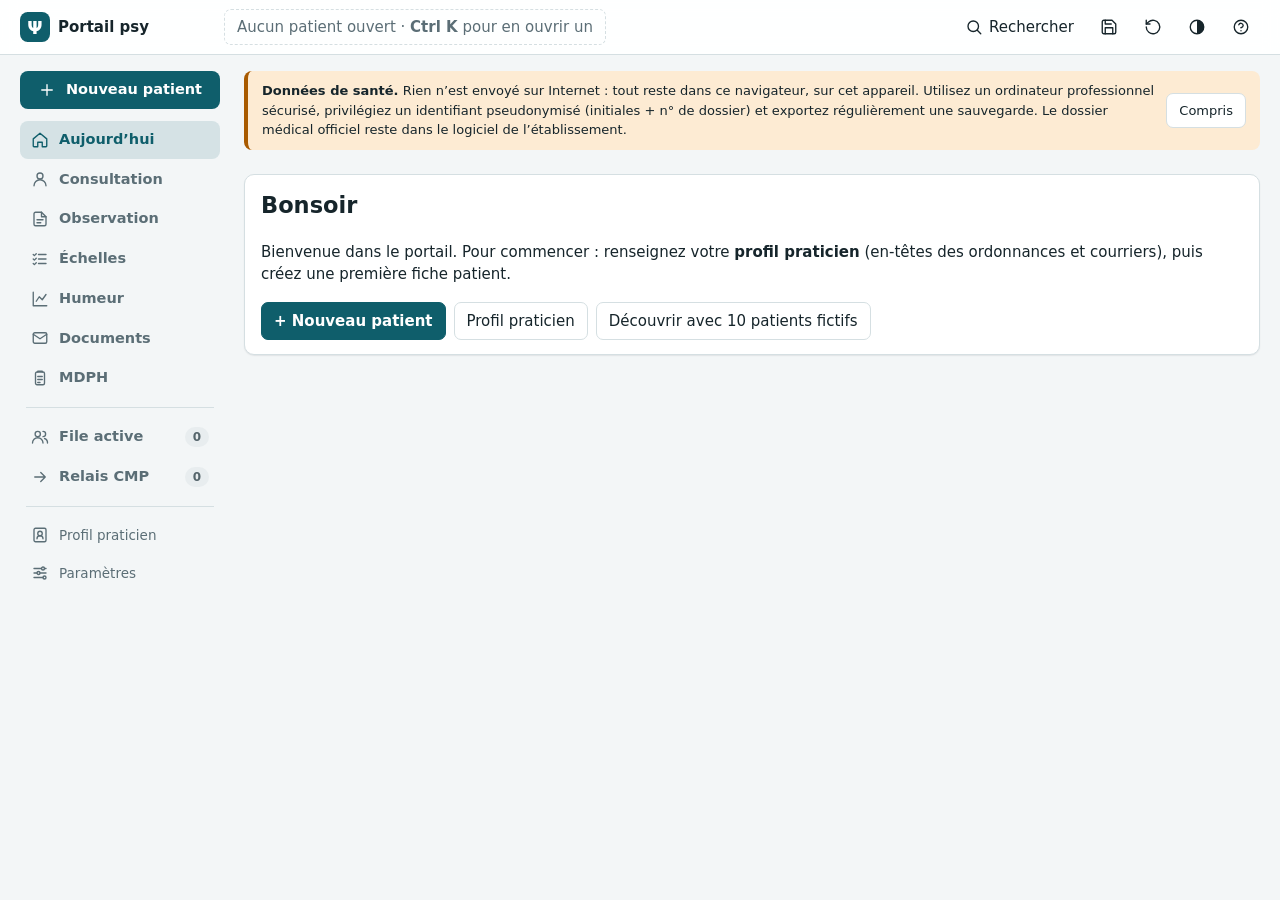
==== index.html @ 437d22e8 "Add files via upload" ====
<!DOCTYPE html>
<html lang="fr">
<head>
  <meta charset="utf-8">
  <meta name="viewport" content="width=device-width, initial-scale=1">
  <title>Portail de suivi psychiatrique</title>
  <link rel="stylesheet" href="css/style.css">
</head>

<body>
  <!-- ============================================================
       STRUCTURE DE LA PAGE
       Les textes affichés (libellés, avis) sont ici.
       Les réglages cliniques (calendriers, listes) sont dans js/config.js.
       ============================================================ -->

  <!-- Barre d'application : marque, patient courant, outils globaux -->
  <header class="barre-app">
    <button type="button" class="marque" onclick="changerOnglet('accueil')" title="Retour à l’accueil (Aujourd’hui) · données enregistrées uniquement dans ce navigateur">
      <span class="logo" aria-hidden="true">Ψ</span><span class="marque-texte">Portail psy</span>
    </button>
    <div class="bandeau-patient" id="bandeauPatient"></div>
    <div class="entete-outils">
      <button id="btnRechercheGlobale" class="outil" title="Rechercher un patient (Ctrl+K)"><span data-icone="recherche"></span><span class="libelle-outil">Rechercher</span><kbd>Ctrl K</kbd></button>
      <button id="btnSauvegardeChiffree" class="outil" title="Sauvegarde complète de toutes les données, chiffrée par mot de passe"><span data-icone="sauver"></span><span class="libelle-outil">Sauvegarder</span></button>
      <button id="btnRestaurer" class="outil" title="Restaurer une sauvegarde chiffrée (.portail)"><span data-icone="restaurer"></span><span class="libelle-outil">Restaurer</span></button>
      <button id="btnTheme" class="outil" title="Thème : automatique, clair ou sombre"><span data-icone="theme"></span></button>
      <button id="btnAide" class="outil" title="Aide et raccourcis clavier (?)"><span data-icone="aide"></span></button>
    </div>
  </header>

  <main>
    <!-- Rappel de sauvegarde (js/sauvegarde.js) -->
    <div class="notice" id="rappelSauvegarde" hidden></div>

    <!-- Avis de confidentialité (masquable, mémorisé dans le navigateur) -->
    <div class="notice" id="avis">
      <div>
        <b>Données de santé.</b> Rien n’est envoyé sur Internet : tout reste dans ce navigateur,
        sur cet appareil. Utilisez un ordinateur professionnel sécurisé, privilégiez un
        identifiant pseudonymisé (initiales + n° de dossier) et exportez régulièrement une
        sauvegarde. Le dossier médical officiel reste dans le logiciel de l’établissement.
      </div>
      <button id="btnAvisCompris">Compris</button>
    </div>

    <!-- Navigation (colonne latérale sur grand écran, barre défilante sur petit écran) -->
    <nav class="tabs" role="tablist" aria-label="Navigation">
      <button type="button" class="main nouveau-patient" id="btnNouveauGlobal"><span data-icone="plus"></span><span class="libelle-onglet">Nouveau patient</span></button>
      <button role="tab" id="ongletAccueil" aria-selected="false"><span data-icone="accueil"></span><span class="libelle-onglet">Aujourd’hui</span><span class="n" id="nbAccueil"></span></button>
      <button role="tab" id="ongletConsultation" aria-selected="false"><span data-icone="consultation"></span><span class="libelle-onglet">Consultation</span></button>
      <button role="tab" id="ongletObservation" aria-selected="false"><span data-icone="note"></span><span class="libelle-onglet">Observation</span></button>
      <button role="tab" id="ongletEchelles" aria-selected="false"><span data-icone="echelle"></span><span class="libelle-onglet">Échelles</span></button>
      <button role="tab" id="ongletHumeur" aria-selected="false"><span data-icone="courbe"></span><span class="libelle-onglet">Humeur</span></button>
      <button role="tab" id="ongletDocuments" aria-selected="false"><span data-icone="document"></span><span class="libelle-onglet">Documents</span></button>
      <button role="tab" id="ongletMdph" aria-selected="false"><span data-icone="mdph"></span><span class="libelle-onglet">MDPH</span></button>
      <span class="tabs-separateur" aria-hidden="true"></span>
      <button role="tab" id="ongletActive" aria-selected="true"><span data-icone="liste"></span><span class="libelle-onglet">File active</span><span class="n" id="nbActive"></span></button>
      <button role="tab" id="ongletRelais" aria-selected="false"><span data-icone="relais"></span><span class="libelle-onglet">Relais CMP</span><span class="n" id="nbRelais"></span></button>
      <span class="tabs-separateur" aria-hidden="true"></span>
      <button type="button" class="tabs-reglage" id="btnPraticien"><span data-icone="praticien"></span><span class="libelle-onglet">Profil praticien</span></button>
      <button type="button" class="tabs-reglage" id="btnParametres"><span data-icone="reglages"></span><span class="libelle-onglet">Paramètres</span></button>
    </nav>

    <!-- ===== Vues « file active » et « relais CMP » (tableau des patients) ===== -->
    <section id="vuePatients">

    <!-- Compteurs (remplis par js/interface.js) -->
    <div class="stats" id="statistiques"></div>

    <!-- Barre d'outils : recherche, filtres, vues, import/export -->
    <div class="bar">
      <input type="search" id="recherche" placeholder="Rechercher (nom, diagnostic, synthèse…)" aria-label="Rechercher">
      <select id="filtrePriorite" class="relais-seul" aria-label="Filtrer par priorité"></select>
      <select id="filtreStatut" class="relais-seul" aria-label="Filtrer par statut du relais"></select>
      <select id="filtreBilans" aria-label="Filtrer les bilans">
        <option value="">Bilans : tous</option>
        <option value="1">Bilans en retard</option>
      </select>
      <select id="vue" aria-label="Affichage"></select>

      <button class="main" id="btnNouveau">+ Nouveau patient</button>
      <details class="menu-plus">
        <summary>Plus</summary>
        <div class="menu-plus-liste">
          <button id="btnImprimer">Imprimer la liste</button>
          <button id="btnCsv">Export tableur (CSV)</button>
          <button id="btnJson">Sauvegarde JSON (non chiffrée)</button>
          <button id="btnImporter">Importer une sauvegarde JSON</button>
          <button id="btnDemo" onclick="chargerDemo()">Charger les patients fictifs (démonstration)</button>
          <button id="btnRetirerDemo" onclick="retirerDemo()">Retirer les patients fictifs</button>
        </div>
      </details>
      <input type="file" id="fichierImport" accept=".json" hidden>
    </div>

    <!-- Tableau principal (l'en-tête change selon la vue choisie) -->
    <div class="wrap">
      <table>
        <thead id="enteteTableau"></thead>
        <tbody id="lignesTableau"></tbody>
      </table>
      <div class="empty" id="messageVide" hidden>
        Aucun patient. Cliquez sur « Nouveau patient » pour commencer.
      </div>
    </div>

    <details class="src">
      <summary>Référentiels de surveillance utilisés (à vérifier avant usage)</summary>
      <p>
        Lithium : lithémie à J5, J10, 1 mois, 3 mois puis tous les 6 mois ; bilan (créatinine/DFG,
        ionogramme-calcémie, TSH, NFS) à J15, 3 mois puis tous les 6 mois.
        Valproate / carbamazépine : NFS + bilan hépatique mensuels 6 mois, trimestriels 1 an, puis
        tous les 6 mois. Agomélatine : transaminases à 3, 6, 12 et 24 semaines (RCP/ANSM), séquence
        à renouveler après augmentation de dose. Antipsychotiques : bilan trimestriel 1 an,
        semestriel 1 an, puis annuel. Clozapine : PNN hebdomadaire 18 semaines, mensuel jusqu’à
        1 an, puis allégé selon l’actualisation ANSM 2026.
      </p>
      <p>
        Sources : La Revue du Praticien (bilans biologiques en psychiatrie), RCP et communications
        ANSM (Valdoxan, Léponex, lithium). Les délais sont des repères calculés à partir des dates
        saisies : ils ne remplacent ni le RCP en vigueur ni le protocole de votre service. Les
        éléments marqués « indicatif » ne figurent pas dans ces sources. Adaptation au sexe : β-hCG chez la femme en âge de procréer, prolactinémie chez la femme de moins de 25 ans, programme de prévention de la grossesse (femme) ou réévaluation annuelle par un spécialiste (homme) pour le valproate (ANSM / PRAC). Traitements anciens : la case « traitement ancien / suivi repris » dispense des bilans initiaux et fait repartir le suivi à la date de reprise.
      </p>
    </details>
    </section>

    <!-- ===== Première observation clinique (js/observation.js) ===== -->
    <section id="vueObservation" hidden></section>

    <!-- ===== Courbe de l'humeur (js/humeur.js) ===== -->
    <section id="vueHumeur" hidden></section>

    <!-- ===== Échelles (js/echelles.js) ===== -->
    <section id="vueEchelles" hidden></section>

    <!-- ===== Certificat médical MDPH (js/mdph.js) ===== -->
    <section id="vueMdph" hidden></section>

    <!-- ===== Aujourd'hui : tableau de bord (js/accueil.js) ===== -->
    <section id="vueAccueil" hidden></section>

    <!-- ===== Consultation (js/consultation.js) ===== -->
    <section id="vueConsultation" hidden></section>

    <!-- ===== Documents : courriers, plan de sécurité, certificats de soins sans consentement (js/documents.js) ===== -->
    <section id="vueDocuments" hidden></section>
  </main>

  <!-- Listes de suggestions (remplies à partir de js/config.js) -->
  <datalist id="listeMolecules"></datalist>
  <datalist id="listeCim"></datalist>
  <datalist id="listeCmp"></datalist>

  <!-- ============================================================
       FENÊTRE « FICHE PATIENT »
       Pour les champs ci-dessous, l'attribut id = nom de la propriété
       enregistrée dans les données (nom, prenom, ddn, dossier, dp, ds…).
       ============================================================ -->
  <dialog id="fenetrePatient">
    <form id="formPatient" method="dialog">
      <h2 id="titreFiche">Patient</h2>

      <div class="g">
        <div><label for="nom">Nom</label><input id="nom" required></div>
        <div><label for="prenom">Prénom</label><input id="prenom"></div>
        <div><label for="ddn">Date de naissance</label><input id="ddn" type="date"></div>
        <div>
          <label for="sexe">Sexe (adapte les bilans)</label>
          <select id="sexe">
            <option value="">Non renseigné</option>
            <option value="F">Femme</option>
            <option value="M">Homme</option>
          </select>
        </div>
        <div><label for="dossier">N° de dossier / identifiant</label><input id="dossier"></div>
        <div class="chk">
          <input type="checkbox" id="ald">
          <label for="ald"><b>Patient en ALD</b> (affection de longue durée)</label>
        </div>
        <div id="sectionAld">
          <label for="aldTexte">ALD : numéro / intitulé (facultatif)</label>
          <input id="aldTexte" placeholder="ex. ALD 23, affections psychiatriques de longue durée">
        </div>

        <div class="full">
          <label for="allergies">Allergies, contre-indications, intolérances médicamenteuses</label>
          <input id="allergies" placeholder="ex. allergie à la pénicilline ; syndrome malin des neuroleptiques en 2019 ; QT long">
        </div>
        <div class="full">
          <label for="dp">Diagnostic principal</label>
          <input id="dp" list="listeCim" placeholder="ex. Trouble bipolaire de type I, épisode actuel en rémission">
        </div>
        <div class="full">
          <label for="ds">Diagnostics secondaires / comorbidités</label>
          <input id="ds" placeholder="ex. Trouble lié à l’usage du cannabis ; TDAH">
        </div>
        <div class="full">
          <label for="dsAjout">Ajouter un diagnostic CIM-10 aux secondaires</label>
          <input id="dsAjout" list="listeCim" placeholder="Taper un code ou un mot (ex. F12, TDAH) puis Entrée">
        </div>

        <div class="full">
          <label for="synthese">Synthèse clinique</label>
          <textarea id="synthese" placeholder="Histoire en 3-5 lignes, évolution, points d’attention, ce que le CMP doit savoir"></textarea>
        </div>

        <div class="full chk">
          <input type="checkbox" id="vigilance">
          <label for="vigilance">Point de vigilance (risque suicidaire, hétéroagressivité, fugue, soins sans consentement, mesure de protection…)</label>
        </div>
        <div class="full"><label for="vigtxt">Précision sur la vigilance</label><input id="vigtxt"></div>

        <div><label for="rythme">Rythme de suivi actuel</label><select id="rythme"></select></div>
        <div><label for="prochain">Dernière / prochaine consultation</label><input id="prochain" type="date"></div>
        <div><label for="tel">Médecin traitant / contact</label><input id="tel"></div>

        <!-- Lignes de traitement + surveillance (générées par js/interface.js) -->
        <div class="full">
          <label>Traitements et surveillance biologique</label>
          <div id="zoneTraitements"></div>
        </div>

        <div class="full">
          <label>Échelles cotées</label>
          <div id="zoneScoresFiche" class="sec"></div>
        </div>

        <div class="full">
          <label for="notes">Notes (remarques, éléments de passation)</label>
          <textarea id="notes" style="min-height:60px"></textarea>
        </div>

        <!-- Relais vers un CMP : facultatif, les champs ne s'affichent que si la case est cochée -->
        <div class="full chk">
          <input type="checkbox" id="aRelayer">
          <label for="aRelayer"><b>Patient à relayer vers un CMP</b> (départ, réorientation…)</label>
        </div>
        <div class="full" id="sectionRelais">
          <div class="g">
            <div><label for="priorite">Priorité de relais</label><select id="priorite"></select></div>
            <div><label for="statut">Statut du relais</label><select id="statut"></select></div>
            <div><label for="cmp">CMP / référent receveur</label><input id="cmp" list="listeCmp"></div>
          </div>
        </div>
      </div>

      <div class="act">
        <button type="button" class="danger" id="btnSupprimer">Supprimer</button>
        <details class="menu-plus menu-fiche">
          <summary title="Enregistrer la fiche puis ouvrir un module sur ce patient">Ouvrir…</summary>
          <div class="menu-plus-liste">
            <button type="button" id="btnFicheConsultation">Consultation</button>
            <button type="button" id="btnFicheObservation">Observation / note de suivi</button>
            <button type="button" id="btnFicheEchelles">Échelles</button>
            <button type="button" id="btnFicheHumeur">Courbe de l’humeur</button>
            <button type="button" id="btnFicheMdph">Certificat MDPH</button>
            <button type="button" id="btnOrdonnance">Ordonnance de bilans…</button>
          </div>
        </details>
        <span class="sp"></span>
        <button type="button" id="btnAnnuler">Annuler</button>
        <button class="main" type="submit">Enregistrer</button>
      </div>
    </form>
  </dialog>

  <!-- Fenêtre « Paramètres » : modifier les listes sans toucher au code -->
  <dialog id="fenetreParametres">
    <form id="formParametres" method="dialog">
      <h2>Paramètres</h2>
      <div class="g">
        <div class="full">
          <label for="paramStatuts">Statuts du relais (un par ligne ; les deux derniers comptent comme « relais clos »)</label>
          <textarea id="paramStatuts"></textarea>
        </div>
        <div class="full">
          <label for="paramRythmes">Rythmes de suivi (un par ligne)</label>
          <textarea id="paramRythmes"></textarea>
        </div>
      </div>
      <div class="act">
        <span class="sp"></span>
        <button type="button" id="btnParamAnnuler">Annuler</button>
        <button class="main" type="submit">Enregistrer</button>
      </div>
    </form>
  </dialog>

  <!-- Profil du prescripteur (enregistré dans ce navigateur, utilisé en en-tête des ordonnances) -->
  <dialog id="fenetrePraticien">
    <form id="formPraticien" method="dialog">
      <h2>Profil du prescripteur</h2>
      <div class="info-cps">
        <b>Identification par CPS / e-CPS : non disponible dans cette version.</b>
        Cette application fonctionne en local, sans serveur ni connexion Internet. Or Pro Santé Connect
        (le service d’authentification CPS / e-CPS de l’ANS) impose un service web déclaré auprès de l’ANS,
        avec identifiants confidentiels et adresse de redirection sécurisée. Ces informations sont donc
        saisies à la main, et toute ordonnance imprimée doit être <b>datée et signée</b> par le prescripteur.
      </div>
      <div class="g">
        <div><label for="prat_titre">Titre</label><input id="prat_titre" placeholder="Dr"></div>
        <div><label for="prat_prenom">Prénom</label><input id="prat_prenom"></div>
        <div><label for="prat_nom">Nom</label><input id="prat_nom"></div>
        <div><label for="prat_specialite">Spécialité</label><input id="prat_specialite"></div>
        <div><label for="prat_rpps">N° RPPS (11 chiffres)</label><input id="prat_rpps" inputmode="numeric"></div>
        <div><label for="prat_ville">Ville (« Fait à … »)</label><input id="prat_ville"></div>
        <div class="full"><label for="prat_etablissement">Établissement / service</label><input id="prat_etablissement"></div>
        <div class="full"><label for="prat_adresse">Adresse</label><input id="prat_adresse"></div>
        <div><label for="prat_telephone">Téléphone</label><input id="prat_telephone"></div>
      </div>
      <div class="act">
        <span class="sp"></span>
        <button type="button" id="btnPraticienAnnuler">Annuler</button>
        <button class="main" type="submit">Enregistrer</button>
      </div>
    </form>
  </dialog>

  <!-- Ordonnance de bilans -->
  <dialog id="fenetreOrdonnance">
    <div style="padding:18px 20px">
      <h2 style="margin:0 0 10px;font-size:18px">Ordonnance de bilans</h2>
      <div class="ordo-alerte" id="ordoAlertePraticien">
        Profil du prescripteur incomplet (nom et RPPS) : l’en-tête comportera des points à compléter à la main.
        <button type="button" id="btnOrdoPraticien">Renseigner le profil</button>
      </div>

      <div class="ordo-choix">
        <div>
          <label>Bilans à prescrire (pré-cochés : en retard ou à échéance proche)</label>
          <div id="ordoBilans"></div>
        </div>
        <div>
          <label>Examens correspondants (décochables un par un, adaptés au sexe et à l’âge)</label>
          <div id="ordoExamens"></div>
        </div>
        <div class="full-ligne" style="grid-column:1/-1">
          <label for="ordoLibre">Examens supplémentaires (un par ligne : clozapinémie, ECG…)</label>
          <textarea id="ordoLibre" style="min-height:56px"></textarea>
        </div>
        <div>
          <label for="ordoLieu">Lieu du prélèvement</label>
          <select id="ordoLieu">
            <option value="au laboratoire">Au laboratoire</option>
            <option value="à domicile">À domicile</option>
          </select>
        </div>
        <div>
          <label for="ordoType">Type de bilan</label>
          <select id="ordoType">
            <option value="auto">Automatique (selon les examens)</option>
            <option value="sanguin">Sanguin</option>
            <option value="urinaire">Urinaire</option>
            <option value="sanguin et urinaire">Sanguin et urinaire</option>
          </select>
        </div>
        <div id="ordoAldZone" style="grid-column:1/-1">
          <label for="ordoAld">Patient en ALD : cette prescription est</label>
          <select id="ordoAld">
            <option value="rapport">En rapport avec l’ALD (prise en charge à 100 %)</option>
            <option value="sans">Sans rapport avec l’ALD</option>
          </select>
        </div>
        <div style="grid-column:1/-1">
          <label for="ordoRenseignements">Renseignements cliniques (facultatif ; limiter au nécessaire)</label>
          <input id="ordoRenseignements">
        </div>
      </div>

      <label style="margin-top:10px">Aperçu</label>
      <div class="apercu" id="ordoApercu"></div>

      <div class="act">
        <span class="sp"></span>
        <button type="button" id="btnOrdoFermer">Fermer</button>
        <button type="button" class="main" id="btnOrdoImprimer">Imprimer</button>
      </div>
    </div>
  </dialog>

  <!-- Aide et raccourcis -->
  <dialog id="fenetreAide">
    <div style="padding:20px 24px">
      <h2 style="margin:0 0 12px;font-size:19px">Aide et raccourcis</h2>
      <div class="aide-grille">
        <div><h3 class="h3">Clavier</h3>
          <table class="aide-touches"><tbody>
            <tr><td><kbd>Ctrl</kbd> <kbd>K</kbd></td><td>Rechercher un patient</td></tr>
            <tr><td><kbd>Alt</kbd> <kbd>1</kbd> … <kbd>9</kbd></td><td>Changer d’onglet</td></tr>
            <tr><td><kbd>Ctrl</kbd> <kbd>S</kbd></td><td>Enregistrer la note ou le document en cours</td></tr>
            <tr><td><kbd>?</kbd></td><td>Cette aide</td></tr>
            <tr><td><kbd>Échap</kbd></td><td>Fermer une fenêtre</td></tr>
          </tbody></table>
          <p class="sec">Échelles : un chiffre coche la réponse et passe à l’item suivant ; ↑ ↓ pour se déplacer.</p></div>
        <div><h3 class="h3">Déroulé type d’une consultation</h3>
          <ol class="aide-etapes">
            <li><b>Aujourd’hui</b> : patients du jour, bilans en retard, rappels.</li>
            <li><b>Ctrl K</b> : ouvrir le patient ; le bandeau en haut le garde pour tous les onglets.</li>
            <li><b>Consultation</b> : vue d’ensemble, puis « Note de suivi ».</li>
            <li><b>Reprendre l’examen précédent</b>, cocher ce qui change, <b>Ctrl S</b>.</li>
            <li><b>Documents</b> : ordonnance de renouvellement, courrier, certificat.</li>
          </ol></div>
      </div>
      <p class="sec"><b>Mes phrases types</b> (sous le texte d’observation et sous les documents) : cliquez dans un champ, puis sur
      une phrase pour l’insérer au curseur. Ajoutez vos propres formulations.</p>
      <p class="sec">Les notes en cours sont enregistrées automatiquement en brouillon : rien n’est perdu si l’onglet est fermé.
      Pensez à la sauvegarde chiffrée régulière (bouton en haut à droite).</p>
      <div class="act"><span class="sp"></span><button type="button" class="main" onclick="this.closest('dialog').close()">Fermer</button></div>
    </div>
  </dialog>

  <!-- Notifications -->
  <div id="toasts" class="toasts" aria-live="polite"></div>

  <!-- Zone d'impression de l'ordonnance (invisible à l'écran) -->
  <div id="zoneOrdonnance"></div>

  <!-- Ordre de chargement important : chaque fichier utilise les précédents. -->
  <script src="js/config.js"></script>
  <script src="js/outils.js"></script>
  <script src="js/stockage.js"></script>
  <script src="js/surveillance.js"></script>
  <script src="js/ordonnance.js"></script>
  <script src="js/humeur.js"></script>
  <script src="js/intitules.js"></script>
  <script src="js/echelles.js"></script>
  <script src="js/lib/pdf-lib.min.js"></script>
  <script src="js/cerfa15695.js"></script>
  <script src="js/mdph.js"></script>
  <script src="js/observation.js"></script>
  <script src="js/documents.js"></script>
  <script src="js/consultation.js"></script>
  <script src="js/accueil.js"></script>
  <script src="js/demo.js"></script>
  <script src="js/sauvegarde.js"></script>
  <script src="js/interface.js"></script>
  <script src="js/raccourcis.js"></script>
  <script src="js/apparence.js"></script>
  <script src="js/phrases.js"></script>
</body>
</html>
---- css/style.css ----
/* =====================================================================
   STYLE.CSS — apparence de l'application
   Les couleurs sont regroupées en variables au début : modifiez-les ici
   pour changer toute l'apparence (thème clair + thème sombre automatique).
   ===================================================================== */

/* ---------- Couleurs (thème clair) ---------- */
:root {
  --bg: #f3f6f7;          /* fond de page */
  --surf: #ffffff;        /* cartes, champs */
  --ink: #16252b;         /* texte principal */
  --mute: #5b6e76;        /* texte secondaire */
  --line: #d5dfe2;        /* bordures */
  --pri: #0f5e6b;         /* couleur d'accent (boutons principaux) */
  --priink: #ffffff;      /* texte sur l'accent */

  /* Priorités / alertes : p1 = rouge (urgent), p2 = orange, p3 = bleu, p4 = gris.
     Suffixe « b » = fond clair associé. */
  --p1: #b3261e;  --p1b: #fbe4e2;
  --p2: #a85a00;  --p2b: #fdebd3;
  --p3: #1d5fa8;  --p3b: #dfeaf8;
  --p4: #55656b;  --p4b: #e8edef;
}

/* ---------- Couleurs (thème sombre, selon le réglage du système) ---------- */
@media (prefers-color-scheme: dark) {
  :root:not([data-theme="light"]) {
    --bg: #101a1e;  --surf: #18262b;  --ink: #e6eef0;  --mute: #95a9b0;
    --line: #2c3f46;  --pri: #4fb3c3;  --priink: #06232a;
    --p1: #ff9c94;  --p1b: #4a1f1c;
    --p2: #f5b866;  --p2b: #46300f;
    --p3: #8fbdf0;  --p3b: #17304d;
    --p4: #b3c1c6;  --p4b: #26353b;
  }
}
/* Thème sombre choisi explicitement (bouton de thème) */
:root[data-theme="dark"] {
    --bg: #101a1e;  --surf: #18262b;  --ink: #e6eef0;  --mute: #95a9b0;
    --line: #2c3f46;  --pri: #4fb3c3;  --priink: #06232a;
    --p1: #ff9c94;  --p1b: #4a1f1c;
    --p2: #f5b866;  --p2b: #46300f;
    --p3: #8fbdf0;  --p3b: #17304d;
    --p4: #b3c1c6;  --p4b: #26353b;
  }


/* ---------- Base ---------- */
* { box-sizing: border-box; }

/* L'attribut « hidden » doit toujours masquer l'élément, même si une règle plus bas
   lui donne un display (flex, grid…). Sans cette ligne, l'avis « Compris » ne se masquait pas. */
[hidden] { display: none !important; }

body {
  margin: 0;
  background: var(--bg);
  color: var(--ink);
  font: 15px/1.45 "Segoe UI", system-ui, -apple-system, sans-serif;
}

header { padding: 18px 20px 8px; max-width: 1280px; margin: auto; }
h1     { font-size: 22px; margin: 0 0 2px; font-weight: 650; }
.sub   { color: var(--mute); font-size: 13px; }
main   { max-width: 1280px; margin: auto; padding: 0 20px 40px; }

/* ---------- Avis de confidentialité ---------- */
.notice {
  background: var(--p2b);
  border-left: 4px solid var(--p2);
  padding: 10px 14px;
  margin: 10px 0;
  border-radius: 4px;
  font-size: 13px;
  display: flex;
  gap: 12px;
  align-items: flex-start;
}
.notice button { margin-left: auto; white-space: nowrap; }

/* ---------- Onglets : file active / relais CMP ---------- */
.tabs {
  display: flex;
  gap: 4px;
  margin: 14px 0 0;
  border-bottom: 2px solid var(--line);
}
.tabs button {
  border: 0;
  border-bottom: 3px solid transparent;
  border-radius: 6px 6px 0 0;
  background: transparent;
  padding: 9px 18px;
  font-weight: 600;
  color: var(--mute);
  margin-bottom: -2px;
}
.tabs button[aria-selected=true] { color: var(--pri); border-bottom-color: var(--pri); background: var(--surf); }
.tabs .n {
  background: var(--p4b);
  color: var(--p4);
  border-radius: 99px;
  padding: 1px 8px;
  font-size: 12px;
  margin-left: 6px;
}

/* ---------- Compteurs ---------- */
.stats { display: flex; gap: 10px; flex-wrap: wrap; margin: 12px 0; }
.stat {
  background: var(--surf);
  border: 1px solid var(--line);
  border-radius: 6px;
  padding: 8px 14px;
  min-width: 110px;
}
.stat b    { display: block; font-size: 22px; line-height: 1.1; }
.stat span { font-size: 12px; color: var(--mute); }

/* ---------- Champs et boutons ---------- */
input, select, textarea, button { font: inherit; color: inherit; }

input, select, textarea {
  background: var(--surf);
  border: 1px solid var(--line);
  border-radius: 5px;
  padding: 7px 9px;
  width: 100%;
}
textarea { min-height: 90px; resize: vertical; }

button {
  background: var(--surf);
  border: 1px solid var(--line);
  border-radius: 5px;
  padding: 7px 12px;
  cursor: pointer;
}
button:hover       { border-color: var(--pri); }
button.main        { background: var(--pri); color: var(--priink); border-color: var(--pri); font-weight: 600; }
button.danger      { color: var(--p1); }
:focus-visible     { outline: 3px solid var(--pri); outline-offset: 1px; }

/* ---------- Barre d'outils ---------- */
.bar { display: flex; gap: 8px; flex-wrap: wrap; align-items: center; margin: 10px 0; }
.bar input[type=search] { flex: 1 1 220px; width: auto; }
.bar select             { width: auto; }

/* ---------- Tableau ---------- */
.wrap {
  overflow-x: auto;
  background: var(--surf);
  border: 1px solid var(--line);
  border-radius: 6px;
}
table { border-collapse: collapse; width: 100%; min-width: 1050px; }
th, td {
  text-align: left;
  padding: 9px 12px;
  border-bottom: 1px solid var(--line);
  vertical-align: top;
}
th {
  font-size: 12.5px;
  color: var(--mute);
  font-weight: 600;
  background: var(--bg);
  cursor: pointer;
  user-select: none;
  white-space: nowrap;
}
tbody tr       { cursor: pointer; }
tbody tr:hover { background: var(--bg); }
td.syn         { max-width: 340px; color: var(--mute); font-size: 13.5px; }
.empty         { padding: 40px; text-align: center; color: var(--mute); }

/* Ligne de titre dans la « Vue par CMP » */
.grp td {
  background: var(--bg);
  font-weight: 650;
  border-top: 2px solid var(--pri);
  cursor: default;
}

/* ---------- Pastilles de priorité (t1 = urgent … t4 = faible) ---------- */
.tag {
  display: inline-block;
  padding: 2px 9px;
  border-radius: 99px;
  font-size: 12.5px;
  font-weight: 600;
  white-space: nowrap;
}
.t1 { background: var(--p1b); color: var(--p1); }
.t2 { background: var(--p2b); color: var(--p2); }
.t3 { background: var(--p3b); color: var(--p3); }
.t4 { background: var(--p4b); color: var(--p4); }

/* ---------- Petits textes ---------- */
.st            { font-size: 13px; }
.st.clos       { color: #1d7a46; font-weight: 600; }   /* relais effectué */
.sec           { color: var(--mute); font-size: 13px; }
.vig           { color: var(--p1); font-weight: 700; font-size: 12.5px; }
.texte-retard  { color: var(--p1); font-weight: 700; font-size: 12.5px; }
.texte-bientot { color: var(--p2); font-weight: 700; font-size: 12.5px; }

/* ---------- Fenêtres (fiche patient, paramètres) ---------- */
dialog {
  border: 1px solid var(--line);
  border-radius: 8px;
  background: var(--surf);
  color: var(--ink);
  width: min(900px, 96vw);
  padding: 0;
  max-height: 94vh;
}
dialog::backdrop { background: rgba(0, 0, 0, .45); }
form             { padding: 18px 20px; }
form h2          { margin: 0 0 12px; font-size: 18px; }

/* Grille des champs du formulaire ; .full = ligne entière */
.g       { display: grid; grid-template-columns: repeat(auto-fit, minmax(200px, 1fr)); gap: 10px 14px; }
.g .full { grid-column: 1 / -1; }
label    { font-size: 12.5px; color: var(--mute); display: block; margin-bottom: 3px; }

.chk       { display: flex; gap: 8px; align-items: center; }
.chk input { width: auto; }
.chk label { margin: 0; color: var(--ink); font-size: 14px; }

.act     { display: flex; gap: 8px; margin-top: 16px; align-items: center; }
.act .sp { flex: 1; }

/* ---------- Traitements et surveillance (dans la fiche patient) ---------- */
.tg  { margin: 8px 0 14px; }                       /* un groupe : fond / symptomatique */
.tgh { display: flex; justify-content: space-between; align-items: center; margin-bottom: 6px; }
.tc  {                                              /* une ligne de traitement */
  border: 1px solid var(--line);
  border-radius: 6px;
  padding: 10px 12px;
  margin-bottom: 8px;
  background: var(--bg);
}
.mon { margin-top: 8px; border-top: 1px dashed var(--line); padding-top: 6px; }
.mr  {                                              /* une ligne de bilan */
  display: grid;
  grid-template-columns: minmax(180px, 1fr) 150px minmax(170px, auto) auto;
  gap: 8px;
  align-items: center;
  padding: 4px 0;
  font-size: 13px;
}
.mr small { color: var(--mute); display: block; }
.mr input { padding: 5px 7px; }

/* Pastilles d'état d'un bilan */
.badge          { font-size: 12.5px; font-weight: 600; padding: 2px 8px; border-radius: 99px; }
.badge.retard   { background: var(--p1b); color: var(--p1); }
.badge.bientot  { background: var(--p2b); color: var(--p2); }
.badge.ok,
.badge.termine  { background: var(--p3b); color: var(--p3); }

/* ---------- Encadré des référentiels ---------- */
.src         { margin-top: 14px; font-size: 13px; color: var(--mute); }
.src summary { cursor: pointer; }

/* ---------- Petits écrans ---------- */
@media (max-width: 700px) {
  .mr { grid-template-columns: 1fr 1fr; }
}

/* ---------- Impression : masque les boutons et élargit le tableau ---------- */
@media print {
  body { background: #fff; color: #000; }
  .notice, .bar, .stats, .act, button { display: none !important; }
  .wrap { border: 0; overflow: visible; }
  table { min-width: 0; font-size: 11px; }
  td.syn { max-width: none; }
}

/* ---------- Ordonnance de bilans (fenêtre, aperçu et impression) ---------- */
.ordo-choix { display: grid; grid-template-columns: 1fr 1fr; gap: 14px 18px; }
@media (max-width: 800px) { .ordo-choix { grid-template-columns: 1fr; } }
.ordo-groupe { margin-bottom: 8px; }
.ligne-case { display: flex; gap: 8px; align-items: center; margin: 3px 0; color: var(--ink); font-size: 13.5px; }
.ligne-case input { width: auto; }
.ordo-alerte {
  background: var(--p2b); border-left: 4px solid var(--p2); padding: 8px 12px;
  border-radius: 4px; font-size: 13px; margin-bottom: 10px;
}
.info-cps {
  background: var(--p3b); border-left: 4px solid var(--p3); padding: 8px 12px;
  border-radius: 4px; font-size: 13px; margin-bottom: 12px;
}
.apercu { background: #fff; color: #000; border: 1px solid var(--line); border-radius: 6px; padding: 18px; margin-top: 8px; }

/* Le document lui-même (même rendu à l'écran et sur papier) */
.ordo { font-family: Georgia, "Times New Roman", serif; font-size: 14px; line-height: 1.5; color: #000; }
.ordo-entete { border-bottom: 1px solid #000; padding-bottom: 8px; margin-bottom: 14px; }
.ordo h2 { font-size: 17px; margin: 0 0 4px; text-align: center; }
.ordo-date { text-align: right; margin: 0 0 12px; }
.ordo-examens { margin: 6px 0 10px 18px; padding: 0; }
.ordo-consignes { font-style: italic; }
.ordo-signature { margin-top: 26px; margin-left: 55%; border: 1px solid #000; height: 100px; padding: 6px 8px; font-size: 12px; }
/* Mention ALD (ordonnance bizone) */
.ordo-ald { border: 1px solid #000; padding: 5px 9px; margin: 8px 0 12px; }
.ordo .manquant { color: #888; }

/* Marges de la feuille imprimée (A4) */
@page { size: A4; margin: 22mm 20mm 20mm 20mm; }

/* Zone d'impression : invisible à l'écran, seule visible quand on imprime une ordonnance */
#zoneOrdonnance { display: none; }
@media print {
  body.impression-ordonnance > *:not(#zoneOrdonnance) { display: none !important; }
  body.impression-ordonnance #zoneOrdonnance { display: block; }
}

/* =====================================================================
   PORTAIL UNIFIÉ : observation, courbe de l'humeur, échelles, MDPH
   ===================================================================== */
.tabs { overflow-x: auto; scrollbar-width: thin; }
.tabs button { white-space: nowrap; }

.carte {
  background: var(--surf); border: 1px solid var(--line); border-radius: 8px;
  padding: 14px 16px; margin: 12px 0;
}
.h3 { font-size: 15.5px; margin: 0 0 8px; }
.sp { flex: 1; }
button:disabled { opacity: .5; cursor: not-allowed; }
button.on { background: var(--pri); color: var(--priink); border-color: var(--pri); }

/* Rubriques repliables / encadrées */
fieldset.rubrique { margin: 12px 0; }
fieldset.rubrique legend, details.rubrique summary { font-weight: 650; padding: 0 4px; cursor: pointer; }
details.rubrique > summary { list-style-position: outside; }
.cases { display: flex; flex-wrap: wrap; gap: 4px 16px; }

/* ---------- Courbe de l'humeur ---------- */
.defile { overflow-x: auto; max-width: 100%; }
svg.frise { display: block; min-width: 720px; width: 100%; height: auto; }
.groupe-boutons { display: inline-flex; gap: 4px; flex-wrap: wrap; }
.groupe-boutons button { padding: 5px 10px; }
.puces { display: flex; flex-wrap: wrap; gap: 6px; margin-top: 10px; font-size: 12.5px; }
.puce { border: 1px solid var(--line); border-radius: 99px; padding: 2px 10px; display: inline-flex; gap: 6px; align-items: center; }
.puce i, i.pastille { width: 10px; height: 10px; border-radius: 50%; display: inline-block; }
.hum-grille { display: grid; grid-template-columns: 1fr 1fr; gap: 0 14px; }
.hum-niveaux { display: grid; grid-template-columns: repeat(auto-fit, minmax(150px, 1fr)); gap: 6px; }
.hum-niveaux button { text-align: left; border-left-width: 8px; }
.hum-niveaux button.on { background: var(--surf); color: var(--ink); outline: 2px solid var(--pri); }

/* ---------- Échelles ---------- */
.ech-grille { display: grid; grid-template-columns: minmax(0, 1.6fr) minmax(260px, 1fr); gap: 0 14px; align-items: start; }
.ech-resultat { position: sticky; top: 8px; }
.ech-items { margin-top: 8px; display: grid; grid-template-columns: repeat(auto-fill, minmax(250px, 1fr)); gap: 2px 14px; }
.ech-ligne {
  display: flex; align-items: center; gap: 8px; padding: 3px 6px; border-radius: 5px;
  border: 1px solid transparent;
}
.ech-ligne:focus { outline: none; border-color: var(--pri); background: var(--bg); }
.ech-ligne.vide .ech-num { color: var(--p2); }
.ech-ligne.remplissage { opacity: .55; }
.ech-num { width: 26px; text-align: right; font-weight: 650; font-variant-numeric: tabular-nums; }
.ech-lib { flex: 1; font-size: 13px; }
.ech-choix { display: inline-flex; gap: 3px; margin-left: auto; }
.ech-choix button { width: 32px; padding: 4px 0; font-weight: 600; }
.ech-total b { font-size: 40px; line-height: 1; }
.ech-total span { color: var(--mute); font-size: 18px; }
.ech-jauge { height: 8px; background: var(--bg); border-radius: 99px; overflow: hidden; margin: 8px 0; }
.ech-jauge i { display: block; height: 100%; background: var(--p3); }
.ech-jauge i.bientot { background: var(--p2); }
.ech-jauge i.retard { background: var(--p1); }
table.ech-sous { min-width: 0; font-size: 13px; }
table.ech-sous td { padding: 4px 6px; }
#vueEchelles .act button.main:disabled { background: var(--line); border-color: var(--line); color: var(--mute); }

/* ---------- MDPH ---------- */
table.grille-mdph { min-width: 0; width: auto; }
table.grille-mdph td { padding: 3px 8px 3px 0; border: 0; font-size: 13.5px; }
table.grille-mdph select { width: auto; min-width: 260px; }

/* ---------- Observation ---------- */
.obs-grille { display: grid; grid-template-columns: minmax(0, 1.4fr) minmax(300px, 1fr); gap: 0 14px; align-items: start; }
.obs-sortie { position: sticky; top: 8px; }
#obsTexte { min-height: 60vh; font-family: ui-monospace, "Cascadia Mono", Consolas, monospace; font-size: 12.5px; line-height: 1.5; }
.obs-champ { display: grid; grid-template-columns: 170px 1fr; gap: 8px; align-items: start; }
.obs-lib { font-size: 12.5px; color: var(--mute); padding-top: 5px; }
.pastilles { display: flex; flex-wrap: wrap; gap: 5px; }
.pastille-choix { border-radius: 99px; padding: 4px 11px; font-size: 13px; }
.pastille-choix.normal { border-style: dashed; }
.pastille-choix.on { background: var(--pri); color: var(--priink); border-color: var(--pri); border-style: solid; }
.obs-hist { display: flex; justify-content: space-between; align-items: center; gap: 8px; padding: 4px 0; border-top: 1px solid var(--line); font-size: 13px; }

/* ---------- Documents imprimés (certificat, observation, courbe) ---------- */
.doc h3 { font-size: 14.5px; margin: 16px 0 6px; border-bottom: 1px solid #999; padding-bottom: 2px; }
.doc p { margin: 4px 0; }
.sec-doc { font-size: 12px; color: #444; text-align: center; margin-top: 0; }
table.tableau-doc { min-width: 0; width: auto; margin: 2px 0 8px; font-size: 13px; }
table.tableau-doc td { padding: 2px 14px 2px 0; border-bottom: 1px dotted #bbb; }

@media (max-width: 900px) {
  .ech-grille, .obs-grille, .hum-grille { grid-template-columns: 1fr; }
  .ech-resultat, .obs-sortie { position: static; }
  .obs-champ { grid-template-columns: 1fr; gap: 3px; }
  #obsTexte { min-height: 40vh; }
}

/* Impression : couleurs claires, quel que soit le thème de l'écran */
@media print {
  :root {
    --bg: #fff; --surf: #fff; --ink: #000; --mute: #555; --line: #ccc;
    --pri: #0f5e6b; --priink: #fff;
  }
  .tabs, .carte, form#obsForm, #mdphForm { display: none !important; }
  svg.frise { min-width: 0; }
}

#mdphForm, #obsForm { padding: 0; }
fieldset.rubrique { min-width: 0; }

/* ---------- Certificat MDPH (Cerfa 15695*01) ---------- */
.mdph-form { max-width: 980px; }
.mdph-titre { font-size: 16px; margin: 22px 0 8px; padding-bottom: 4px; border-bottom: 2px solid var(--pri); color: var(--pri); }
.mdph-titre:first-child { margin-top: 0; }
.mdph-sous { font-weight: 650; margin: 14px 0 6px; font-size: 14px; }
.mdph-note { font-size: 12.5px; color: var(--mute); margin: 4px 0 8px; font-style: italic; }
.mdph-ligne { margin: 8px 0; }
.mdph-ligne > label { font-size: 13px; color: var(--ink); margin-bottom: 4px; }
.retrait { margin-left: 26px; border-left: 3px solid var(--line); padding-left: 10px; }
.mdph-case { display: flex; gap: 8px; align-items: center; font-size: 14px; color: var(--ink); margin: 5px 0; cursor: pointer; }
.mdph-case input { width: auto; margin: 0; }
.mdph-case.bascule { color: var(--pri); font-weight: 600; }
.segments { display: inline-flex; flex-wrap: wrap; gap: 0; border: 1px solid var(--line); border-radius: 7px; overflow: hidden; }
.segments button { border: 0; border-right: 1px solid var(--line); border-radius: 0; padding: 7px 14px; background: var(--surf); }
.segments button:last-child { border-right: 0; }
.segments button.on { background: var(--pri); color: var(--priink); }
.segments.abcd button { width: 50px; padding: 7px 0; font-weight: 700; }
.mdph-abcd { display: flex; align-items: center; justify-content: space-between; gap: 12px; padding: 5px 0; border-bottom: 1px dashed var(--line); font-size: 14px; }
.mdph-legende { display: flex; flex-wrap: wrap; gap: 4px 16px; font-size: 12.5px; background: var(--bg); border-radius: 6px; padding: 8px 10px; margin: 12px 0; }
.mdph-legende .sec { width: 100%; }
@media (max-width: 700px) {
  .mdph-abcd { flex-direction: column; align-items: flex-start; }
  .retrait { margin-left: 8px; }
}

/* Échelles : une ligne par item, réponses libellées selon l'échelle */
.ech-items { grid-template-columns: 1fr; gap: 2px; }
.ech-ligne { align-items: center; padding: 6px 8px; border-bottom: 1px solid var(--line); border-radius: 0; }
.ech-lib { font-size: 14px; line-height: 1.35; }
.ech-choix.larges button { width: auto; min-width: 92px; padding: 6px 9px; font-weight: 500; font-size: 12.5px; line-height: 1.2; }
.ech-ligne.avec-propositions { flex-wrap: wrap; }
.ech-ligne.avec-propositions .ech-lib { flex: 1 1 calc(100% - 40px); font-weight: 650; }
.ech-choix.propositions { display: grid; grid-template-columns: 1fr; gap: 4px; width: 100%; margin-left: 34px; }
.ech-choix.propositions button { width: 100%; text-align: left; font-weight: 400; padding: 6px 10px; }
.ech-choix.propositions button b { display: inline-block; width: 18px; }
@media (max-width: 900px) {
  .ech-ligne { flex-wrap: wrap; }
  .ech-lib { flex: 1 1 calc(100% - 40px); }
  .ech-choix { margin-left: 34px; flex-wrap: wrap; }
  .ech-choix.propositions { margin-left: 0; }
}

/* Échelles : intitulé sur toute la largeur, réponses en dessous (4 colonnes égales) */
.ech-grille { grid-template-columns: minmax(0, 2fr) minmax(250px, 0.85fr); }
.ech-ligne { flex-wrap: wrap; align-items: flex-start; gap: 4px 8px; padding: 8px 6px; }
.ech-ligne .ech-num { padding-top: 1px; }
.ech-ligne .ech-lib { flex: 1 1 calc(100% - 40px); font-size: 14.5px; }
.ech-choix.larges { display: grid; grid-template-columns: repeat(4, minmax(0, 1fr)); gap: 5px; width: calc(100% - 34px); margin-left: 34px; }
.ech-choix.larges button { min-width: 0; width: 100%; white-space: normal; }
.ech-choix:not(.larges):not(.propositions) { margin-left: 34px; }
@media (max-width: 600px) { .ech-choix.larges { grid-template-columns: repeat(2, minmax(0, 1fr)); } }

/* ---------- Certificat MDPH : mise en page (rubriques en cartes, grille 12 colonnes) ---------- */
.mdph-form { max-width: 1040px; margin: 0 auto; }
.mdph-section {
  background: var(--surf); border: 1px solid var(--line); border-radius: 10px;
  padding: 20px 24px 22px; margin: 16px 0; box-shadow: 0 1px 2px rgba(0, 0, 0, .04);
}
.mdph-section .mdph-titre { margin: 0 0 14px; font-size: 17px; font-weight: 650; border: 0; padding: 0; color: var(--pri); }
.mdph-grille { display: grid; grid-template-columns: repeat(12, minmax(0, 1fr)); gap: 14px 18px; align-items: end; }
.mdph-grille > [hidden] { display: none !important; }
.mdph-grille > * { min-width: 0; margin: 0; }
.mdph-grille .debut-ligne { grid-column-start: 1; }
.mdph-champ > label { display: block; font-size: 13px; color: var(--ink); margin: 0 0 5px; line-height: 1.35; }
.mdph-champ input, .mdph-champ textarea { width: 100%; }
.mdph-champ textarea { min-height: 0; resize: vertical; }
.mdph-sous { font-weight: 650; font-size: 14px; margin-top: 8px; padding-top: 12px; border-top: 1px solid var(--line); align-self: start; }
.mdph-note { font-size: 12.5px; color: var(--mute); font-style: italic; align-self: start; }
.mdph-case { display: flex; gap: 9px; align-items: center; font-size: 14px; color: var(--ink); cursor: pointer; min-height: 36px; margin: 0; }
.mdph-case input { width: 17px; height: 17px; margin: 0; flex: none; }
.mdph-case.bascule { color: var(--pri); font-weight: 600; }
.mdph-abcd { display: flex; align-items: center; justify-content: space-between; gap: 16px; padding: 6px 0; border-bottom: 1px dashed var(--line); margin: 0; }
.mdph-legende { margin: 0; }
.segments { max-width: 100%; }
/* Tableau des signes cliniques (calqué sur le Cerfa) */
.mdph-signes table { width: 100%; min-width: 0; border-collapse: separate; border-spacing: 0; border: 1px solid var(--line); border-radius: 8px; overflow: hidden; }
.mdph-signes th { background: var(--bg); font-size: 12.5px; color: var(--ink); font-weight: 600; padding: 8px 10px; text-align: center; cursor: default; white-space: normal; }
.mdph-signes th:nth-child(2) { text-align: left; }
.mdph-signes th small { display: block; font-weight: 400; color: var(--mute); font-size: 11px; }
.mdph-signes td { padding: 8px 10px; border-top: 1px solid var(--line); vertical-align: middle; }
.mdph-signes td.num { width: 28px; color: var(--mute); font-weight: 650; text-align: center; }
.mdph-signes td.frequence { width: 104px; text-align: center; }
.mdph-signes textarea { width: 100%; min-height: 0; resize: vertical; }
.pastille-freq { width: 30px; height: 30px; padding: 0; border-radius: 6px; font-weight: 700; font-size: 16px; line-height: 1; }
.pastille-freq.on { background: var(--pri); color: var(--priink); border-color: var(--pri); }
@media (max-width: 760px) {
  .mdph-section { padding: 16px 14px; }
  .mdph-grille { grid-template-columns: 1fr; }
  .mdph-grille > * { grid-column: 1 / -1 !important; }
  .mdph-abcd { flex-direction: column; align-items: flex-start; }
  .mdph-signes td.frequence { width: 64px; padding: 6px 4px; }
}
.choix-multiples { display: flex; flex-wrap: wrap; gap: 6px; }
.choix-multiples button { border-radius: 99px; padding: 6px 13px; font-size: 13.5px; }
.choix-multiples button.on { background: var(--pri); color: var(--priink); border-color: var(--pri); }
.mdph-abcd + .mdph-abcd, .mdph-case.debut-ligne + .mdph-case.debut-ligne { margin-top: -8px; }

/* =====================================================================
   ÉCRAN CONSULTATION
   ===================================================================== */
.cons-barre { padding: 10px 16px; }
.cons-entete { display: flex; justify-content: space-between; gap: 16px; align-items: flex-start; flex-wrap: wrap; padding: 18px 22px; }
.cons-nom { font-size: 22px; font-weight: 700; letter-spacing: -.01em; }
.cons-diag { margin-top: 6px; font-weight: 600; }
.cons-actions { display: flex; gap: 8px; flex-wrap: wrap; }
.cons-actions button { padding: 10px 16px; font-size: 15px; }
.drapeaux { display: flex; flex-wrap: wrap; gap: 6px; margin-top: 10px; }
.drapeau { font-size: 12.5px; font-weight: 600; padding: 3px 10px; border-radius: 99px; }
.drapeau.rouge { background: var(--p1b); color: var(--p1); }
.drapeau.orange { background: var(--p2b); color: var(--p2); }
.drapeau.bleu { background: var(--p3b); color: var(--p3); }
.drapeau.gris { background: var(--p4b); color: var(--p4); }
.cons-grille { display: grid; grid-template-columns: repeat(3, minmax(0, 1fr)); gap: 0 14px; align-items: start; }
.cons-carte { margin: 0 0 14px; }
.cons-large { grid-column: span 2; }
.cons-note { white-space: pre-wrap; font-size: 13.5px; line-height: 1.5; max-height: 280px; overflow: auto; background: var(--bg); padding: 10px 12px; border-radius: 6px; }
.cons-trt { padding: 6px 0; border-bottom: 1px dashed var(--line); font-size: 14px; }
.cons-trt:last-of-type { border-bottom: 0; }
.cons-echelle { display: flex; justify-content: space-between; align-items: center; gap: 10px; padding: 6px 0; border-bottom: 1px dashed var(--line); }
.sparkline { flex: none; }
.mini-humeur { width: 100%; height: 70px; display: block; background: var(--bg); border-radius: 6px; }
@media (max-width: 1000px) { .cons-grille { grid-template-columns: 1fr; } .cons-large { grid-column: auto; } }

/* ---------- Recherche globale (Ctrl+K) ---------- */
.palette-fond { position: fixed; inset: 0; background: rgba(0, 0, 0, .4); z-index: 50; display: flex; justify-content: center; align-items: flex-start; padding-top: 12vh; }
.palette-fond[hidden] { display: none !important; }
.palette { background: var(--surf); border-radius: 12px; width: min(620px, 92vw); box-shadow: 0 20px 60px rgba(0, 0, 0, .3); overflow: hidden; }
.palette input { border: 0; border-bottom: 1px solid var(--line); border-radius: 0; padding: 14px 16px; font-size: 17px; }
.palette-item { padding: 10px 16px; cursor: pointer; border-bottom: 1px solid var(--line); }
.palette-item.actif, .palette-item:hover { background: var(--p3b); }
.palette-aide { padding: 8px 16px; }

/* ---------- Échelles : courbes, mode tablette ---------- */
.courbes-echelles { display: grid; grid-template-columns: repeat(auto-fill, minmax(320px, 1fr)); gap: 12px; margin-bottom: 14px; }
.courbe-echelle { background: var(--bg); border-radius: 8px; padding: 8px 10px; }
.courbe-scores { width: 100%; height: auto; display: block; }
.tablette { position: fixed; inset: 0; z-index: 60; background: var(--surf); display: flex; flex-direction: column; padding: 18px clamp(16px, 5vw, 60px); overflow: auto; }
.tablette[hidden] { display: none !important; }
body.mode-tablette { overflow: hidden; }
.tablette-haut { display: flex; justify-content: space-between; align-items: center; gap: 12px; color: var(--mute); font-size: 15px; }
.tablette-quitter { border: 0; background: transparent; font-size: 18px; color: var(--mute); padding: 4px 10px; }
.tablette-progression { height: 6px; background: var(--bg); border-radius: 99px; margin: 12px 0 28px; overflow: hidden; }
.tablette-progression i { display: block; height: 100%; background: var(--pri); transition: width .2s; }
.tablette-item { font-size: clamp(20px, 3vw, 28px); line-height: 1.35; font-weight: 600; margin-bottom: 26px; }
.tablette-choix { display: grid; gap: 12px; }
.tablette-choix button { font-size: clamp(16px, 2.2vw, 20px); padding: 18px 20px; text-align: left; border-radius: 12px; border-width: 2px; }
.tablette-choix button.on { background: var(--pri); color: var(--priink); border-color: var(--pri); }
.tablette-bas { display: flex; justify-content: space-between; margin-top: auto; padding-top: 24px; }
.tablette-bas button { padding: 12px 18px; font-size: 16px; }
.tablette-fin { margin: auto; text-align: center; font-size: 18px; }
.tablette-fin button { padding: 14px 26px; font-size: 18px; margin-top: 16px; }

/* ---------- Documents ---------- */
.doc-types { display: grid; grid-template-columns: repeat(auto-fit, minmax(280px, 1fr)); gap: 12px; margin-top: 8px; }
.doc-types .sec { margin-bottom: 5px; font-weight: 600; }
#docTexte { min-height: 60vh; font-family: Georgia, "Times New Roman", serif; font-size: 13.5px; line-height: 1.55; }
.doc.plan-securite { font-family: system-ui, sans-serif; font-size: 15px; line-height: 1.6; }

/* En-tête : outils globaux (recherche, sauvegarde) */
.entete-portail { position: relative; }
.entete-outils { float: right; display: flex; gap: 6px; flex-wrap: wrap; margin-left: 12px; }
.entete-outils kbd { font: 11px ui-monospace, monospace; background: var(--bg); border: 1px solid var(--line); border-radius: 4px; padding: 0 4px; margin-left: 4px; }
@media (max-width: 700px) { .entete-outils { float: none; margin: 0 0 8px; } }
@media print { .entete-outils { display: none !important; } }
.cons-groupe { font-size: 11.5px; text-transform: uppercase; letter-spacing: .04em; color: var(--mute); font-weight: 650; margin: 10px 0 2px; }
.cons-groupe:first-of-type { margin-top: 0; }
.cons-groupe.somat { color: var(--p3); }

/* =====================================================================
   MISE EN PAGE (version 3) : barre d'application, navigation latérale,
   bandeau patient, tableau de bord, notifications. Ces règles complètent
   et remplacent les précédentes quand elles se recoupent.
   ===================================================================== */
:root { color-scheme: light; --ombre: 0 1px 2px rgba(16, 24, 32, .05), 0 1px 1px rgba(16, 24, 32, .03); --rayon: 10px; }
:root[data-theme="dark"] { color-scheme: dark; --ombre: none; }
@media (prefers-color-scheme: dark) { :root:not([data-theme="light"]) { color-scheme: dark; --ombre: none; } }

body { font: 15px/1.5 system-ui, -apple-system, "Segoe UI", Roboto, sans-serif; -webkit-font-smoothing: antialiased; }
button { border-radius: 7px; transition: background-color .12s, border-color .12s, color .12s; }
input:focus, select:focus, textarea:focus { outline: none; border-color: var(--pri); box-shadow: 0 0 0 3px color-mix(in srgb, var(--pri) 18%, transparent); }
.carte, .mdph-section, .wrap { border-radius: var(--rayon); box-shadow: var(--ombre); }
.selecteur-masque { display: none !important; }

/* ---------- Barre d'application ---------- */
header.barre-app {
  position: sticky; top: 0; z-index: 30; max-width: none; margin: 0;
  display: flex; align-items: center; gap: 14px; padding: 8px 20px;
  background: color-mix(in srgb, var(--surf) 92%, transparent); backdrop-filter: blur(8px);
  border-bottom: 1px solid var(--line);
}
.marque { display: flex; align-items: center; gap: 8px; font-weight: 700; white-space: nowrap; width: 196px; flex: none; }
.logo { width: 30px; height: 30px; border-radius: 8px; background: var(--pri); color: var(--priink); display: grid; place-items: center; font-size: 18px; }
.bandeau-patient { flex: 1; min-width: 0; display: flex; align-items: center; gap: 8px; }
.bandeau-nom { display: flex; align-items: baseline; gap: 10px; min-width: 0; border: 1px solid var(--line); background: var(--bg); padding: 5px 12px; text-align: left; }
.bandeau-nom b { white-space: nowrap; }
.bandeau-nom .sec { white-space: nowrap; overflow: hidden; text-overflow: ellipsis; }
.bandeau-vide { border: 1px dashed var(--line); background: transparent; color: var(--mute); padding: 6px 12px; }
.pastille-bandeau { font-size: 12px; font-weight: 650; padding: 2px 9px; border-radius: 99px; white-space: nowrap; }
.pastille-bandeau.allergie { background: var(--p2b); color: var(--p2); }
.pastille-bandeau.vigilance { background: var(--p1b); color: var(--p1); }
.entete-outils { float: none; margin: 0; display: flex; gap: 6px; flex: none; }
.outil { display: inline-flex; align-items: center; gap: 6px; padding: 6px 9px; background: transparent; border-color: transparent; color: var(--ink); }
.outil:hover { background: var(--bg); border-color: var(--line); }
.icone { flex: none; display: block; }
[data-icone] { display: inline-flex; }

/* ---------- Corps : navigation latérale + contenu ---------- */
main { max-width: 1520px; padding: 16px 20px 48px; display: grid; grid-template-columns: 200px minmax(0, 1fr); column-gap: 24px; align-items: start; }
main > * { grid-column: 2; min-width: 0; }
main > nav.tabs {
  grid-column: 1; grid-row: 1 / span 40; position: sticky; top: 66px;
  display: flex; flex-direction: column; gap: 2px; margin: 0; border: 0; overflow: visible;
}
nav.tabs button {
  display: flex; align-items: center; gap: 10px; width: 100%; text-align: left; margin: 0;
  padding: 8px 11px; border: 0; border-radius: 8px; background: transparent; color: var(--mute); font-weight: 560; font-size: 14.5px;
}
nav.tabs button:hover { background: var(--surf); color: var(--ink); }
nav.tabs button[aria-selected=true] { background: color-mix(in srgb, var(--pri) 13%, transparent); color: var(--pri); border: 0; }
nav.tabs .n { margin-left: auto; background: var(--p4b); color: var(--p4); }
#nbAccueil:not(:empty) { background: var(--p1b); color: var(--p1); }
nav.tabs .n:empty { display: none; }
nav.tabs .nouveau-patient { background: var(--pri); color: var(--priink); justify-content: center; margin-bottom: 10px; font-weight: 650; }
nav.tabs .nouveau-patient:hover { background: var(--pri); color: var(--priink); filter: brightness(1.08); }
nav.tabs .tabs-reglage { font-size: 13.5px; font-weight: 500; }
.tabs-separateur { height: 1px; background: var(--line); margin: 8px 6px; }
.notice { margin: 0 0 12px; border-radius: 8px; align-items: center; }
.notice button { white-space: nowrap; }

/* ---------- Menu « Plus » (file active) ---------- */
.menu-plus { position: relative; }
.menu-plus summary { list-style: none; cursor: pointer; border: 1px solid var(--line); border-radius: 7px; padding: 7px 12px; background: var(--surf); }
.menu-plus summary::-webkit-details-marker { display: none; }
.menu-plus summary::after { content: ' ▾'; color: var(--mute); }
.menu-plus-liste { position: absolute; right: 0; top: calc(100% + 4px); z-index: 20; background: var(--surf); border: 1px solid var(--line); border-radius: 8px; padding: 4px; min-width: 250px; box-shadow: 0 8px 24px rgba(0, 0, 0, .12); display: grid; }
.menu-plus-liste button { border: 0; text-align: left; background: transparent; padding: 8px 10px; }
.menu-plus-liste button:hover { background: var(--bg); }

/* ---------- Aujourd'hui ---------- */
.accueil-entete { display: flex; justify-content: space-between; align-items: flex-end; gap: 14px; flex-wrap: wrap; margin: 4px 0 14px; }
.accueil-entete h2 { margin: 0; font-size: 24px; letter-spacing: -.01em; }
.accueil-sauvegarde { display: flex; align-items: center; gap: 10px; font-size: 13.5px; color: var(--mute); }
.accueil-sauvegarde.alerte { color: var(--p2); font-weight: 600; }
.accueil-grille { display: grid; grid-template-columns: repeat(auto-fill, minmax(330px, 1fr)); gap: 14px; align-items: start; }
.accueil-carte { margin: 0; }
.accueil-carte h3 { display: flex; align-items: center; gap: 8px; }
.accueil-carte h3 .n { background: var(--p4b); color: var(--p4); border-radius: 99px; padding: 0 8px; font-size: 12px; }
.accueil-carte.accent { border-top: 3px solid var(--pri); }
.accueil-carte.rouge { border-top: 3px solid var(--p1); }
.accueil-carte.rouge h3 .n { background: var(--p1b); color: var(--p1); }
.accueil-ligne { display: flex; flex-direction: column; width: 100%; text-align: left; border: 0; border-top: 1px solid var(--line); border-radius: 0; background: transparent; padding: 8px 4px; }
.accueil-ligne:hover { background: var(--bg); }
.accueil-ligne.rouge b { color: var(--p1); }
.accueil-bienvenue h2 { margin-top: 0; }

/* ---------- Rappels (écran Consultation) ---------- */
.rappel { display: flex; align-items: center; gap: 8px; padding: 5px 0; border-bottom: 1px dashed var(--line); font-size: 14px; }
.rappel input { width: 17px; height: 17px; flex: none; }
.rappel span { flex: 1; }
.rappel.echu b { color: var(--p1); }
.rappel.fait { opacity: .55; text-decoration: line-through; }
.rappel .outil { padding: 3px 5px; }
.rappel-ajout { display: grid; gap: 8px; margin-top: 10px; }
.rappel-ajout .choix-multiples button { padding: 4px 10px; font-size: 12.5px; }

/* ---------- Aide ---------- */
.aide-grille { display: grid; grid-template-columns: 1fr 1fr; gap: 20px; }
.aide-touches td { border: 0; padding: 4px 8px 4px 0; font-size: 14px; }
.aide-etapes { padding-left: 18px; margin: 0; font-size: 14px; }
.aide-etapes li { margin: 4px 0; }
kbd { font: 12px ui-monospace, monospace; background: var(--bg); border: 1px solid var(--line); border-bottom-width: 2px; border-radius: 4px; padding: 0 5px; }
#fenetreAide { width: min(820px, 96vw); }

/* ---------- Notifications ---------- */
.toasts { position: fixed; right: 18px; bottom: 18px; z-index: 80; display: flex; flex-direction: column; gap: 8px; pointer-events: none; }
.toast { background: var(--ink); color: var(--surf); padding: 10px 14px; border-radius: 9px; font-size: 14px; max-width: 380px; box-shadow: 0 8px 24px rgba(0, 0, 0, .2);
  opacity: 0; transform: translateY(8px); transition: opacity .2s, transform .2s; }
.toast.visible { opacity: 1; transform: none; }
.toast.alerte { background: var(--p1); color: #fff; }

/* ---------- Petits écrans ---------- */
@media (max-width: 1100px) {
  .libelle-outil, .entete-outils kbd { display: none; }
  .marque { width: auto; }
}
@media (max-width: 960px) {
  header.barre-app { padding: 6px 12px; gap: 8px; flex-wrap: wrap; }
  .marque-texte { display: none; }
  .bandeau-patient { order: 3; flex-basis: 100%; }
  .bandeau-nom .sec { display: none; }
  main { display: block; padding: 10px 12px 40px; }
  main > nav.tabs { position: sticky; top: 98px; z-index: 20; flex-direction: row; overflow-x: auto; gap: 4px; margin: 0 -12px 12px; padding: 6px 12px;
    background: var(--bg); border-bottom: 1px solid var(--line); scrollbar-width: none; }
  nav.tabs button { width: auto; flex: none; padding: 7px 10px; }
  nav.tabs .nouveau-patient { margin: 0; }
  nav.tabs .nouveau-patient .libelle-onglet, nav.tabs .tabs-reglage .libelle-onglet { display: none; }
  .tabs-separateur { width: 1px; height: auto; margin: 4px 2px; }
  .notice { flex-direction: column; align-items: stretch; }
  .ech-grille, .obs-grille, .hum-grille, .cons-grille, .aide-grille { grid-template-columns: 1fr !important; }
  .ech-resultat, .obs-sortie { position: static; }
  .cons-large { grid-column: auto; }
  .accueil-grille { grid-template-columns: 1fr; }
}
@media print {
  header.barre-app, main > nav.tabs, .toasts { display: none !important; }
  main { display: block; }
}
.accueil-calme { margin: 14px 2px; }
@media (max-width: 960px) {
  .notice { flex-direction: row; flex-wrap: wrap; font-size: 12.5px; padding: 8px 10px; gap: 6px 8px; }
  .notice > div { flex-basis: 100%; }
  .notice button { padding: 5px 10px; }
}
/* ---------- Mes phrases types ---------- */
.phrases { margin-top: 12px; }
.phrases summary { cursor: pointer; font-weight: 600; font-size: 13.5px; }
.phrases-liste { display: flex; flex-wrap: wrap; gap: 6px; margin: 8px 0; }
.phrase { display: inline-flex; align-items: center; border: 1px solid var(--line); border-radius: 8px; background: var(--bg); max-width: 100%; }
.phrase button { border: 0; background: transparent; text-align: left; font-size: 13px; padding: 5px 8px; }
.phrase button.suppr { color: var(--mute); padding: 5px 7px; }
.phrase button:hover { color: var(--pri); }
.phrases-ajout { display: flex; gap: 6px; }

/* Allergies / CI affichées en clair dans le bandeau */
button.pastille-bandeau { border: 1px solid transparent; cursor: pointer; font-family: inherit; line-height: 1.5; }
.pastille-bandeau.allergie { max-width: 320px; overflow: hidden; text-overflow: ellipsis; border-color: var(--p2); }
.pastille-bandeau.allergie:hover { filter: brightness(0.95); }
@media (max-width: 960px) { .pastille-bandeau.allergie { max-width: 170px; } }
.bandeau-nom { flex-shrink: 0; }
.pastille-bandeau.allergie { flex-shrink: 1; min-width: 90px; }
@media (max-width: 1250px) { .bandeau-nom .sec { display: none; } }
/* Sur écran moyen, outils du haut en icônes seules : la place va au bandeau patient (allergies, vigilance) */
@media (max-width: 1600px) {
  #btnSauvegardeChiffree .libelle-outil, #btnRestaurer .libelle-outil, #btnRechercheGlobale kbd { display: none; }
}
/* Fiche patient : raccourcis vers les modules regroupés dans un menu « Ouvrir… » */
.menu-fiche .menu-plus-liste { right: auto; left: 0; top: auto; bottom: calc(100% + 4px); min-width: 230px; }
#formPatient > .act { flex-wrap: wrap; }
/* La marque « Portail psy » ramène à l'accueil */
button.marque { border: 0; background: transparent; color: inherit; font: inherit; font-weight: 700; padding: 4px 6px; margin-left: -6px; border-radius: 8px; cursor: pointer; text-align: left; }
button.marque:hover { background: var(--bg); }
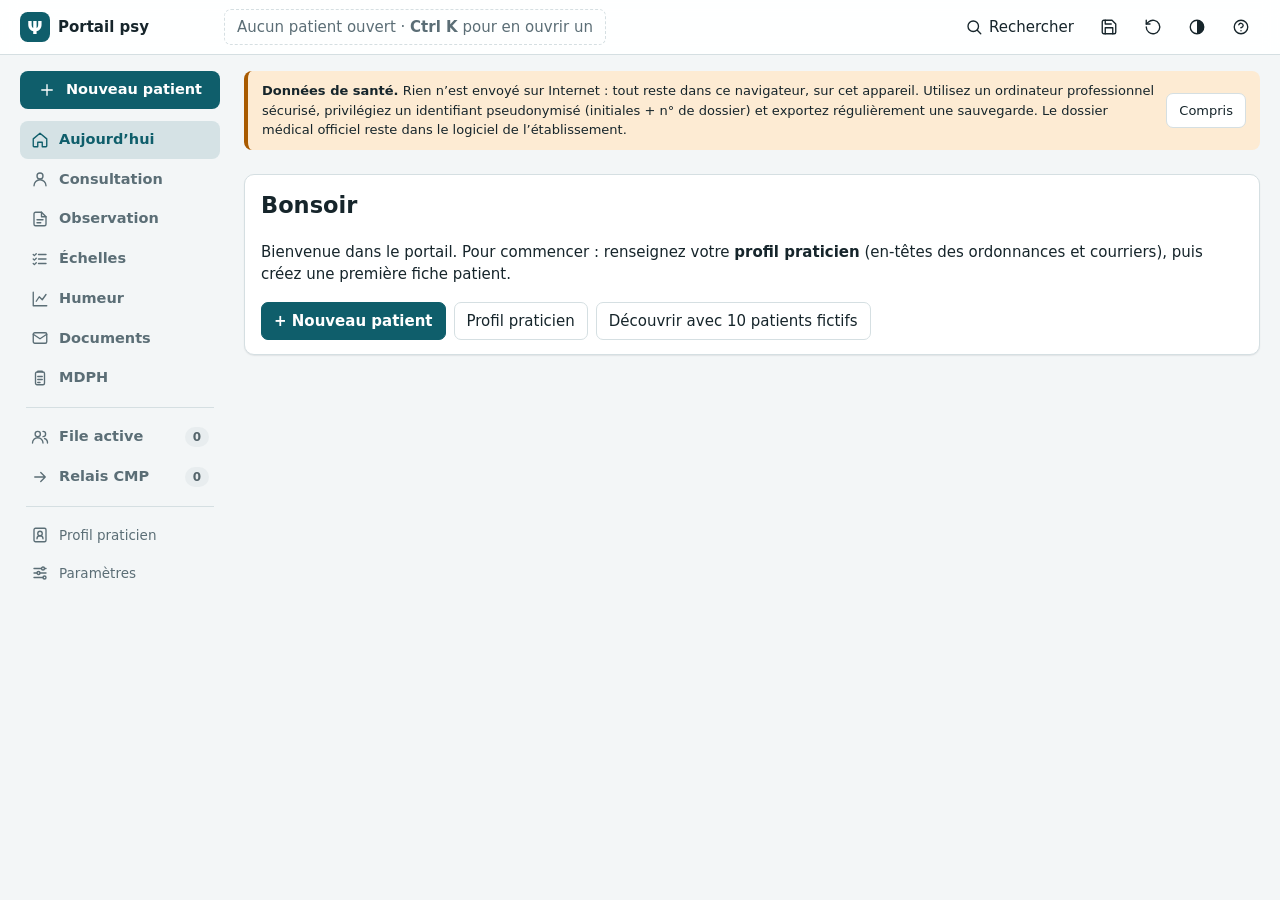
==== commit 44198a74: "Add files via upload" ====
--- a/index.html
+++ b/index.html
@@ -73,6 +73,7 @@
       <input type="search" id="recherche" placeholder="Rechercher (nom, diagnostic, synthèse…)" aria-label="Rechercher">
       <select id="filtrePriorite" class="relais-seul" aria-label="Filtrer par priorité"></select>
       <select id="filtreStatut" class="relais-seul" aria-label="Filtrer par statut du relais"></select>
+      <select id="filtreRelaisVers" class="relais-seul" aria-label="Filtrer par relais vers interne ou sénior"></select>
       <select id="filtreBilans" aria-label="Filtrer les bilans">
         <option value="">Bilans : tous</option>
         <option value="1">Bilans en retard</option>
@@ -241,6 +242,7 @@
             <div><label for="priorite">Priorité de relais</label><select id="priorite"></select></div>
             <div><label for="statut">Statut du relais</label><select id="statut"></select></div>
             <div><label for="cmp">CMP / référent receveur</label><input id="cmp" list="listeCmp"></div>
+            <div><label for="relaisVers">Relais vers</label><select id="relaisVers" title="Le patient peut-il être relayé à un interne ou doit-il l’être à un sénior ?"></select></div>
           </div>
         </div>
       </div>
--- a/css/style.css
+++ b/css/style.css
@@ -758,3 +758,14 @@
 /* La marque « Portail psy » ramène à l'accueil */
 button.marque { border: 0; background: transparent; color: inherit; font: inherit; font-weight: 700; padding: 4px 6px; margin-left: -6px; border-radius: 8px; cursor: pointer; text-align: left; }
 button.marque:hover { background: var(--bg); }
+
+/* « Relais vers » : interne / sénior */
+.etiquette-relais { margin-top: 3px; display: inline-block; font-size: 11.5px; font-weight: 600; padding: 1px 8px; border-radius: 99px; background: var(--bg); color: var(--mute); border: 1px solid var(--line); white-space: nowrap; }
+.etiquette-relais.interne { background: #e7f4ec; color: #1f6b3d; border-color: #b9dcc6; }
+.etiquette-relais.senior { background: #f3ecfa; color: #5b3590; border-color: #d4c3ea; }
+:root[data-theme="dark"] .etiquette-relais.interne { background: #173325; color: #8fd3a8; border-color: #2b5a40; }
+:root[data-theme="dark"] .etiquette-relais.senior { background: #2a1f3b; color: #c9b0ee; border-color: #4a3870; }
+@media (prefers-color-scheme: dark) {
+  :root:not([data-theme="light"]) .etiquette-relais.interne { background: #173325; color: #8fd3a8; border-color: #2b5a40; }
+  :root:not([data-theme="light"]) .etiquette-relais.senior { background: #2a1f3b; color: #c9b0ee; border-color: #4a3870; }
+}
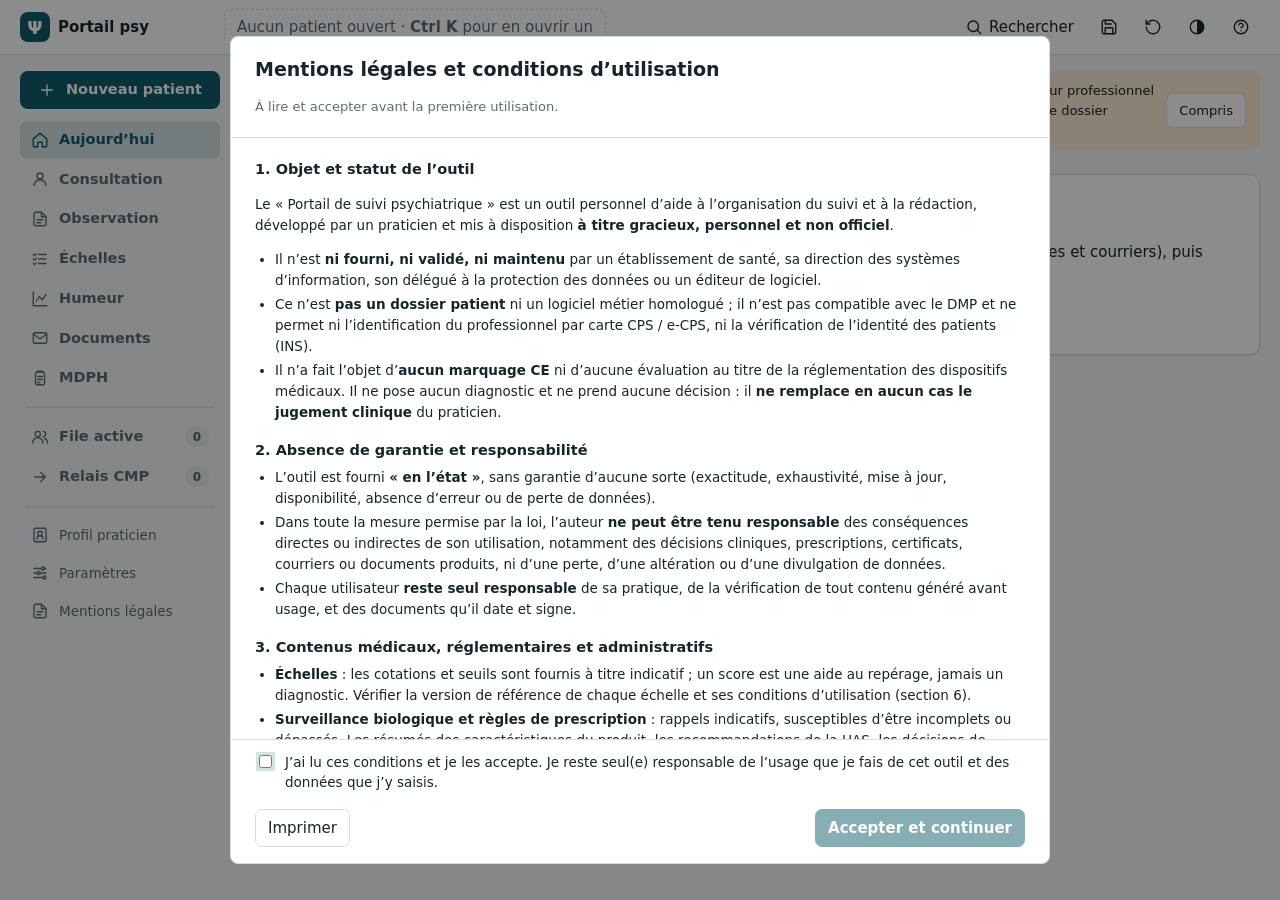
==== commit d55ca514: "Add files via upload" ====
--- a/index.html
+++ b/index.html
@@ -338,7 +338,7 @@
           <div id="ordoExamens"></div>
         </div>
         <div class="full-ligne" style="grid-column:1/-1">
-          <label for="ordoLibre">Examens supplémentaires (un par ligne : clozapinémie, ECG…)</label>
+          <label for="ordoLibre"><b>Prescription libre</b> : examens supplémentaires en texte libre (un par ligne : NFS, TSH, clozapinémie, ECG…)</label>
           <textarea id="ordoLibre" style="min-height:56px"></textarea>
         </div>
         <div>
@@ -424,6 +424,7 @@
   <script src="js/stockage.js"></script>
   <script src="js/surveillance.js"></script>
   <script src="js/ordonnance.js"></script>
+  <script src="js/miseenpage.js"></script>
   <script src="js/humeur.js"></script>
   <script src="js/intitules.js"></script>
   <script src="js/echelles.js"></script>
@@ -440,5 +441,6 @@
   <script src="js/raccourcis.js"></script>
   <script src="js/apparence.js"></script>
   <script src="js/phrases.js"></script>
+  <script src="js/mentions.js"></script>
 </body>
 </html>
--- a/css/style.css
+++ b/css/style.css
@@ -769,3 +769,72 @@
   :root:not([data-theme="light"]) .etiquette-relais.interne { background: #173325; color: #8fd3a8; border-color: #2b5a40; }
   :root:not([data-theme="light"]) .etiquette-relais.senior { background: #2a1f3b; color: #c9b0ee; border-color: #4a3870; }
 }
+
+/* ---------- Mentions légales ---------- */
+dialog.fenetre-mentions { width: min(820px, 96vw); padding: 0; display: none; }
+dialog.fenetre-mentions[open] { display: flex; flex-direction: column; max-height: 92vh; }
+.mentions-entete { padding: 18px 24px 8px; border-bottom: 1px solid var(--line); }
+.mentions-entete h2 { margin: 0 0 4px; font-size: 19px; }
+.mentions-texte { overflow-y: auto; padding: 4px 24px 12px; font-size: 13.5px; line-height: 1.55; }
+.mentions-texte h3 { font-size: 14.5px; margin: 16px 0 6px; }
+.mentions-texte ul { margin: 0; padding-left: 20px; }
+.mentions-texte li { margin: 3px 0; }
+.mentions-pied { padding: 12px 24px 16px; border-top: 1px solid var(--line); }
+.mentions-accord { display: flex; gap: 10px; align-items: flex-start; font-size: 13.5px; margin-bottom: 10px; cursor: pointer; }
+.mentions-accord input { margin-top: 3px; width: auto; }
+.mentions-accord[hidden] { display: none; }
+#mentionsValider:disabled { opacity: .5; cursor: not-allowed; }
+.mentions-impression { font-size: 11pt; line-height: 1.45; }
+.mentions-impression h2 { font-size: 14pt; }
+.mentions-impression h3 { font-size: 11.5pt; margin: 12px 0 4px; }
+.mentions-accord { color: var(--ink); }
+
+/* =====================================================================
+   DOCUMENTS IMPRIMÉS : en-tête personnalisé, logo, pied de page, marges
+   ===================================================================== */
+.impr-entete { display: flex; align-items: center; gap: 14px; }
+.impr-entete.logo-droite { flex-direction: row-reverse; justify-content: space-between; }
+.impr-entete.logo-droite .impr-entete-texte { text-align: left; }
+.impr-entete.logo-centre { flex-direction: column; text-align: center; gap: 6px; }
+.impr-logo { max-width: 70mm; object-fit: contain; flex: none; }
+.impr-entete-texte { line-height: 1.4; }
+.impr-pied { border-top: 1px solid #999; padding-top: 4px; font-size: 9pt; line-height: 1.35; color: #333; text-align: center; font-family: inherit; }
+table.impr-page, table.impr-page td { border: 0 !important; padding: 0 !important; background: none !important; min-width: 0 !important; width: 100%; border-collapse: collapse; }
+table.impr-page { table-layout: fixed; }
+table.impr-page thead td, table.impr-page tfoot td { height: auto; }
+.police-sans .ordo, .police-sans .impr-pied, .police-sans.ordo { font-family: "Inter", "Segoe UI", Arial, sans-serif; }
+.ordo h2 { margin: 6px 0 10px; }
+@media print {
+  #zoneOrdonnance .impr-pied-fixe { font-family: Georgia, "Times New Roman", serif; }
+  #zoneOrdonnance .ordo { font-size: 11.5pt; }
+  .ordo-signature { break-inside: avoid; }
+}
+
+/* Réglages de mise en page (fenêtre Profil praticien) */
+details.mep { margin: 14px 0 4px; border: 1px solid var(--line); border-radius: 8px; padding: 8px 12px; }
+details.mep > summary { cursor: pointer; font-weight: 650; }
+.mep-grille { display: grid; grid-template-columns: 1fr 1fr; gap: 16px; margin-top: 10px; }
+@media (max-width: 800px) { .mep-grille { grid-template-columns: 1fr; } }
+.mep-reglages > label { margin-top: 8px; }
+.mep-logo-ligne { display: flex; gap: 8px; }
+.mep-apercu { background: #e9ecef; border-radius: 6px; padding: 12px; display: flex; justify-content: center; }
+.mep-feuille { background: #fff; color: #000; width: 100%; max-width: 340px; aspect-ratio: 210 / 150; overflow: hidden; box-shadow: 0 1px 6px rgba(0,0,0,.18); position: relative; box-sizing: border-box; }
+.mep-zoom { font-size: 6.5px; height: 100%; display: flex; flex-direction: column; }
+.mep-zoom .ordo { font-size: 6.5px; line-height: 1.4; flex: 1; }
+.mep-zoom .ordo p { margin: 3px 0; }
+.mep-zoom .impr-logo { max-width: 30mm; transform-origin: left top; }
+.mep-zoom .impr-pied { font-size: 5.5px; }
+.mep-faux-texte { height: 5px; background: #ddd; border-radius: 2px; }
+.mep-faux-texte.court { width: 60%; }
+.puces-ajout button { font-size: 12px; padding: 4px 9px; }
+
+/* ---------- Documents : choix épuré ---------- */
+.doc-choix { display: flex; align-items: center; gap: 10px 12px; flex-wrap: wrap; padding: 12px 16px; }
+.doc-choix > label { margin: 0; font-weight: 650; }
+.doc-choix #docTypeChoix { width: auto; min-width: 280px; max-width: 100%; }
+.doc-rapides { display: flex; flex-wrap: wrap; gap: 6px; margin-left: auto; }
+.doc-rapides button { border-radius: 99px; padding: 5px 12px; font-size: 13px; }
+.doc-sortie-entete { display: flex; align-items: flex-start; gap: 6px; margin-bottom: 8px; }
+button.discret { border: 0; background: transparent; color: var(--mute); font-size: 13px; padding: 4px 8px; }
+button.discret:hover { color: var(--pri); background: var(--bg); }
+@media (max-width: 960px) { .doc-rapides { margin-left: 0; } .doc-choix #docTypeChoix { min-width: 0; flex: 1; } }
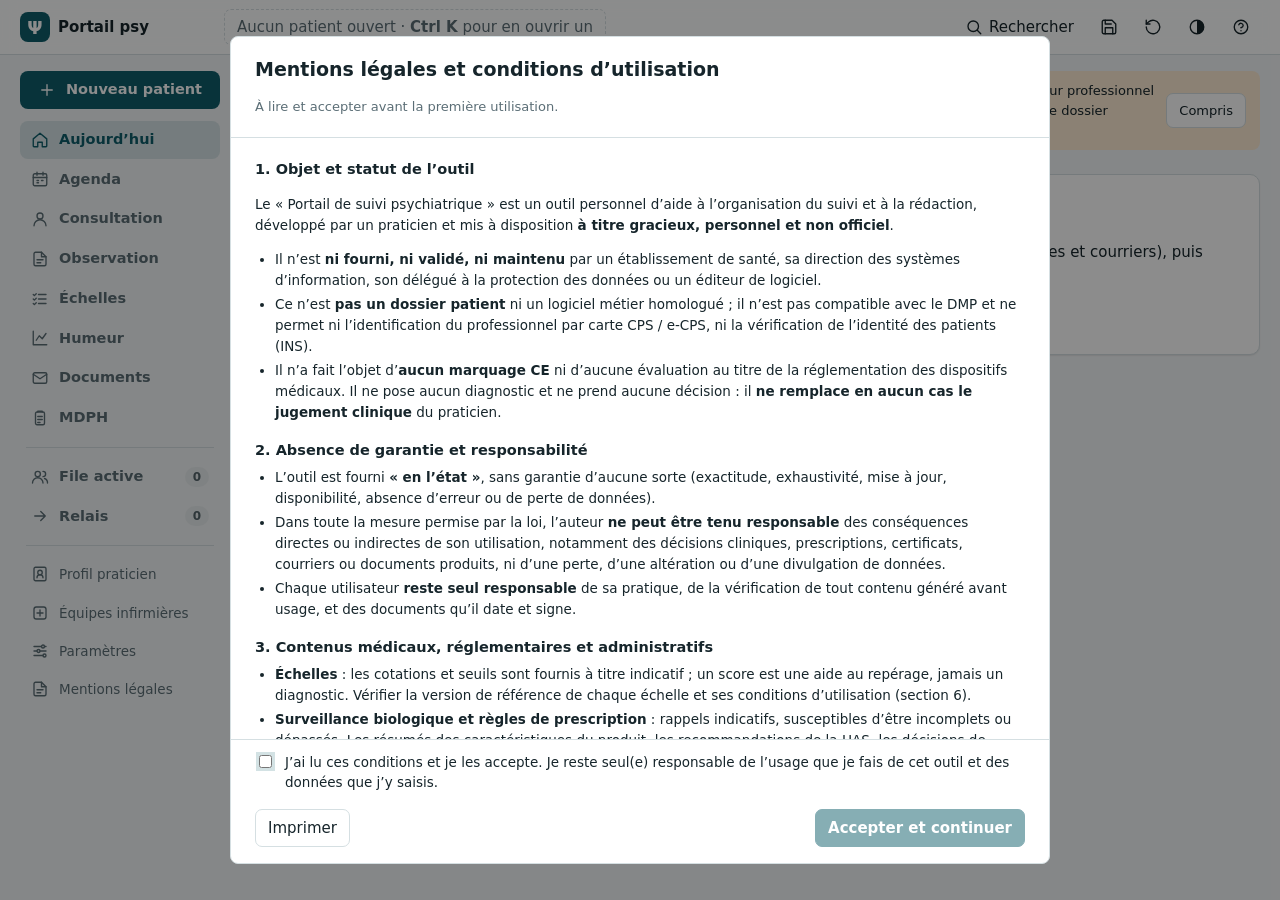
==== commit 547a56ff: "Add files via upload" ====
--- a/index.html
+++ b/index.html
@@ -48,6 +48,7 @@
     <nav class="tabs" role="tablist" aria-label="Navigation">
       <button type="button" class="main nouveau-patient" id="btnNouveauGlobal"><span data-icone="plus"></span><span class="libelle-onglet">Nouveau patient</span></button>
       <button role="tab" id="ongletAccueil" aria-selected="false"><span data-icone="accueil"></span><span class="libelle-onglet">Aujourd’hui</span><span class="n" id="nbAccueil"></span></button>
+      <button role="tab" id="ongletAgenda" aria-selected="false"><span data-icone="calendrier"></span><span class="libelle-onglet">Agenda</span></button>
       <button role="tab" id="ongletConsultation" aria-selected="false"><span data-icone="consultation"></span><span class="libelle-onglet">Consultation</span></button>
       <button role="tab" id="ongletObservation" aria-selected="false"><span data-icone="note"></span><span class="libelle-onglet">Observation</span></button>
       <button role="tab" id="ongletEchelles" aria-selected="false"><span data-icone="echelle"></span><span class="libelle-onglet">Échelles</span></button>
@@ -56,7 +57,7 @@
       <button role="tab" id="ongletMdph" aria-selected="false"><span data-icone="mdph"></span><span class="libelle-onglet">MDPH</span></button>
       <span class="tabs-separateur" aria-hidden="true"></span>
       <button role="tab" id="ongletActive" aria-selected="true"><span data-icone="liste"></span><span class="libelle-onglet">File active</span><span class="n" id="nbActive"></span></button>
-      <button role="tab" id="ongletRelais" aria-selected="false"><span data-icone="relais"></span><span class="libelle-onglet">Relais CMP</span><span class="n" id="nbRelais"></span></button>
+      <button role="tab" id="ongletRelais" aria-selected="false"><span data-icone="relais"></span><span class="libelle-onglet">Relais</span><span class="n" id="nbRelais"></span></button>
       <span class="tabs-separateur" aria-hidden="true"></span>
       <button type="button" class="tabs-reglage" id="btnPraticien"><span data-icone="praticien"></span><span class="libelle-onglet">Profil praticien</span></button>
       <button type="button" class="tabs-reglage" id="btnParametres"><span data-icone="reglages"></span><span class="libelle-onglet">Paramètres</span></button>
@@ -73,6 +74,7 @@
       <input type="search" id="recherche" placeholder="Rechercher (nom, diagnostic, synthèse…)" aria-label="Rechercher">
       <select id="filtrePriorite" class="relais-seul" aria-label="Filtrer par priorité"></select>
       <select id="filtreStatut" class="relais-seul" aria-label="Filtrer par statut du relais"></select>
+      <select id="filtreTypeRelais" class="relais-seul" aria-label="Filtrer par type de relais"></select>
       <select id="filtreRelaisVers" class="relais-seul" aria-label="Filtrer par relais vers interne ou sénior"></select>
       <select id="filtreBilans" aria-label="Filtrer les bilans">
         <option value="">Bilans : tous</option>
@@ -140,6 +142,7 @@
 
     <!-- ===== Aujourd'hui : tableau de bord (js/accueil.js) ===== -->
     <section id="vueAccueil" hidden></section>
+    <section id="vueAgenda" hidden></section>
 
     <!-- ===== Consultation (js/consultation.js) ===== -->
     <section id="vueConsultation" hidden></section>
@@ -161,8 +164,14 @@
   <dialog id="fenetrePatient">
     <form id="formPatient" method="dialog">
       <h2 id="titreFiche">Patient</h2>
-
-      <div class="g">
+      <div class="fiche-onglets" role="tablist">
+        <button type="button" role="tab" data-fiche-onglet="identite" class="on">1 · Identité</button>
+        <button type="button" role="tab" data-fiche-onglet="synthese">2 · Synthèse et traitements</button>
+        <button type="button" role="tab" data-fiche-onglet="relais">3 · Relais <span class="fiche-pastille" id="fichePastilleRelais" hidden>●</span></button>
+      </div>
+
+      <!-- Onglet 1 : identité, coordonnées, entourage, intervenants -->
+      <div class="g fiche-panneau" data-fiche-panneau="identite">
         <div><label for="nom">Nom</label><input id="nom" required></div>
         <div><label for="prenom">Prénom</label><input id="prenom"></div>
         <div><label for="ddn">Date de naissance</label><input id="ddn" type="date"></div>
@@ -175,6 +184,8 @@
           </select>
         </div>
         <div><label for="dossier">N° de dossier / identifiant</label><input id="dossier"></div>
+        <div><label for="telPatient">Téléphone du patient</label><input id="telPatient" inputmode="tel"></div>
+        <div class="full"><label for="adresse">Adresse</label><input id="adresse"></div>
         <div class="chk">
           <input type="checkbox" id="ald">
           <label for="ald"><b>Patient en ALD</b> (affection de longue durée)</label>
@@ -188,6 +199,18 @@
           <label for="allergies">Allergies, contre-indications, intolérances médicamenteuses</label>
           <input id="allergies" placeholder="ex. allergie à la pénicilline ; syndrome malin des neuroleptiques en 2019 ; QT long">
         </div>
+        <div><label for="tel">Médecin traitant / contact</label><input id="tel"></div>
+        <div><label for="ideEquipe">Équipe infirmière</label>
+          <div class="ide-choix"><select id="ideEquipe"></select><button type="button" id="ideGerer" title="Ajouter ou modifier les équipes infirmières">Gérer…</button></div></div>
+
+        <div><label for="personneConfiance">Personne de confiance / à prévenir</label><input id="personneConfiance" placeholder="ex. Mme X (sœur) · 06 …"></div>
+        <div><label for="protection">Mesure de protection</label>
+          <select id="protection"><option value="">Aucune connue</option><option>Sauvegarde de justice</option><option>Curatelle simple</option><option>Curatelle renforcée</option><option>Tutelle</option><option>Habilitation familiale</option><option>Mandat de protection future</option><option>Demande en cours</option></select></div>
+        <div class="full" id="zoneProtecteur"><label for="protecteur">Mandataire, tuteur ou curateur (coordonnées)</label><input id="protecteur"></div>
+      </div>
+
+      <!-- Onglet 2 : synthèse clinique, suivi, traitements -->
+      <div class="g fiche-panneau" data-fiche-panneau="synthese" hidden>
         <div class="full">
           <label for="dp">Diagnostic principal</label>
           <input id="dp" list="listeCim" placeholder="ex. Trouble bipolaire de type I, épisode actuel en rémission">
@@ -203,7 +226,7 @@
 
         <div class="full">
           <label for="synthese">Synthèse clinique</label>
-          <textarea id="synthese" placeholder="Histoire en 3-5 lignes, évolution, points d’attention, ce que le CMP doit savoir"></textarea>
+          <textarea id="synthese" placeholder="Histoire en 3-5 lignes, évolution, points d’attention, ce que le receveur du relais doit savoir"></textarea>
         </div>
 
         <div class="full chk">
@@ -213,9 +236,7 @@
         <div class="full"><label for="vigtxt">Précision sur la vigilance</label><input id="vigtxt"></div>
 
         <div><label for="rythme">Rythme de suivi actuel</label><select id="rythme"></select></div>
-        <div><label for="prochain">Dernière / prochaine consultation</label><input id="prochain" type="date"></div>
-        <div><label for="tel">Médecin traitant / contact</label><input id="tel"></div>
-
+        <div><label for="prochain">Prochaine consultation (tenue à jour par l’agenda)</label><input id="prochain" type="date"></div>
         <!-- Lignes de traitement + surveillance (générées par js/interface.js) -->
         <div class="full">
           <label>Traitements et surveillance biologique</label>
@@ -232,21 +253,27 @@
           <textarea id="notes" style="min-height:60px"></textarea>
         </div>
 
+      </div>
+
+      <!-- Onglet 3 : relais (CMP, libéral, autre structure) -->
+      <div class="g fiche-panneau" data-fiche-panneau="relais" hidden>
         <!-- Relais vers un CMP : facultatif, les champs ne s'affichent que si la case est cochée -->
         <div class="full chk">
           <input type="checkbox" id="aRelayer">
-          <label for="aRelayer"><b>Patient à relayer vers un CMP</b> (départ, réorientation…)</label>
+          <label for="aRelayer"><b>Patient à relayer</b> (CMP, psychiatre libéral, autre structure : départ, réorientation…)</label>
         </div>
         <div class="full" id="sectionRelais">
           <div class="g">
             <div><label for="priorite">Priorité de relais</label><select id="priorite"></select></div>
             <div><label for="statut">Statut du relais</label><select id="statut"></select></div>
-            <div><label for="cmp">CMP / référent receveur</label><input id="cmp" list="listeCmp"></div>
-            <div><label for="relaisVers">Relais vers</label><select id="relaisVers" title="Le patient peut-il être relayé à un interne ou doit-il l’être à un sénior ?"></select></div>
+            <div><label for="typeRelais">Type de relais</label><select id="typeRelais"></select></div>
+            <div><label for="cmp" id="libelleCmp">Destinataire du relais</label><input id="cmp" list="listeCmp"></div>
+            <div id="zoneRelaisVers"><label for="relaisVers">Interne ou sénior</label><select id="relaisVers" title="Le patient peut-il être relayé à un interne ou doit-il l’être à un sénior ?"></select></div>
           </div>
         </div>
       </div>
 
+      <div class="fiche-suivant"><button type="button" id="ficheSuivant">Suivant ›</button></div>
       <div class="act">
         <button type="button" class="danger" id="btnSupprimer">Supprimer</button>
         <details class="menu-plus menu-fiche">
@@ -433,11 +460,14 @@
   <script src="js/mdph.js"></script>
   <script src="js/observation.js"></script>
   <script src="js/documents.js"></script>
+  <script src="js/ide.js"></script>
   <script src="js/consultation.js"></script>
+  <script src="js/agenda.js"></script>
   <script src="js/accueil.js"></script>
   <script src="js/demo.js"></script>
   <script src="js/sauvegarde.js"></script>
   <script src="js/interface.js"></script>
+  <script src="js/fiche.js"></script>
   <script src="js/raccourcis.js"></script>
   <script src="js/apparence.js"></script>
   <script src="js/phrases.js"></script>
--- a/css/style.css
+++ b/css/style.css
@@ -838,3 +838,89 @@
 button.discret { border: 0; background: transparent; color: var(--mute); font-size: 13px; padding: 4px 8px; }
 button.discret:hover { color: var(--pri); background: var(--bg); }
 @media (max-width: 960px) { .doc-rapides { margin-left: 0; } .doc-choix #docTypeChoix { min-width: 0; flex: 1; } }
+
+/* ---------- Équipes infirmières ---------- */
+.ide-choix { display: flex; gap: 6px; }
+.ide-choix select { flex: 1; min-width: 0; }
+#fenetreEquipesIde { width: min(760px, 96vw); }
+.ide-carte { display: flex; gap: 12px; justify-content: space-between; align-items: flex-start; border: 1px solid var(--line); border-radius: 8px; padding: 10px 12px; margin-bottom: 8px; font-size: 13.5px; }
+.ide-carte-texte > div { margin-top: 2px; }
+.ide-carte-actions { display: flex; gap: 6px; flex: none; }
+.ide-form { margin: 10px 0; }
+.cons-ide { margin-top: 2px; }
+
+/* Pastille IDE (équipe infirmière rattachée) */
+.tag.tag-ide, .pastille-bandeau.ide, .drapeau.ide { background: #e3f2f7; color: #1d5f78; border: 1px solid #b7dbe7; }
+.pastille-bandeau.ide { cursor: pointer; font-family: inherit; }
+:root[data-theme="dark"] .tag.tag-ide, :root[data-theme="dark"] .pastille-bandeau.ide, :root[data-theme="dark"] .drapeau.ide { background: #16323d; color: #9fd3e6; border-color: #2a5566; }
+@media (prefers-color-scheme: dark) {
+  :root:not([data-theme="light"]) .tag.tag-ide, :root:not([data-theme="light"]) .pastille-bandeau.ide, :root:not([data-theme="light"]) .drapeau.ide { background: #16323d; color: #9fd3e6; border-color: #2a5566; }
+}
+
+/* =====================================================================
+   FICHE PATIENT EN ONGLETS
+   ===================================================================== */
+.fiche-onglets { display: flex; gap: 4px; border-bottom: 1px solid var(--line); margin: 4px 0 14px; overflow-x: auto; }
+.fiche-onglets button { border: 0; border-bottom: 3px solid transparent; border-radius: 0; background: transparent; padding: 8px 14px; font-weight: 600; color: var(--mute); white-space: nowrap; }
+.fiche-onglets button.on { color: var(--pri); border-bottom-color: var(--pri); background: transparent; }
+.fiche-onglets button:hover { color: var(--ink); }
+.fiche-pastille { color: var(--p2); font-size: 11px; vertical-align: super; }
+.fiche-suivant { display: flex; justify-content: flex-end; margin-top: 8px; }
+.fiche-panneau[hidden], .fiche-suivant [hidden] { display: none !important; }
+
+/* =====================================================================
+   AGENDA
+   ===================================================================== */
+.agenda { padding: 14px 16px; }
+.agenda-barre { display: flex; flex-wrap: wrap; gap: 10px 16px; align-items: center; justify-content: space-between; }
+.agenda-nav { display: flex; gap: 6px; align-items: center; }
+.agenda-nav > button { min-width: 38px; }
+.agenda-titre { font-size: 18px; margin: 0 0 0 8px; }
+.agenda-outils { display: flex; gap: 8px; align-items: center; flex-wrap: wrap; }
+.agenda-stats { margin: 8px 0 6px; }
+.agenda-corps { max-height: calc(100vh - 260px); min-height: 420px; overflow: auto; border: 1px solid var(--line); border-radius: 8px; }
+.agenda-aide { margin: 8px 0 0; font-size: 12px; }
+.ag-grille { display: grid; grid-template-columns: 54px repeat(var(--nbjours), minmax(110px, 1fr)); min-width: calc(54px + var(--nbjours) * 110px); }
+.ag-col-tete { position: sticky; top: 0; z-index: 3; background: var(--surf); border-bottom: 1px solid var(--line); height: 38px; display: flex; align-items: center; justify-content: center; gap: 5px; font-size: 13px; cursor: pointer; }
+.ag-col-tete.auj { color: var(--pri); }
+.ag-col-tete.auj b { background: var(--pri); color: var(--priink); border-radius: 99px; padding: 1px 7px; }
+.ag-heures { border-right: 1px solid var(--line); background: var(--surf); position: sticky; left: 0; z-index: 4; }
+.ag-heures .ag-col-tete { cursor: default; }
+.ag-heures-corps { position: relative; }
+.ag-heure { position: absolute; right: 6px; transform: translateY(-50%); font-size: 11px; color: var(--mute); }
+.ag-heure:first-child { transform: none; }
+.ag-col { border-right: 1px solid var(--line); min-width: 0; }
+.ag-col-corps { position: relative; cursor: copy;
+  background-image: repeating-linear-gradient(to bottom, transparent 0, transparent calc(var(--heure) - 1px), var(--line) calc(var(--heure) - 1px), var(--line) var(--heure)),
+                    repeating-linear-gradient(to bottom, transparent 0, transparent calc(var(--pas) - 1px), color-mix(in srgb, var(--line) 45%, transparent) calc(var(--pas) - 1px), color-mix(in srgb, var(--line) 45%, transparent) var(--pas)); }
+.ag-col.auj .ag-col-corps { background-color: color-mix(in srgb, var(--pri) 5%, transparent); }
+.ag-col-corps.ferme { background-color: color-mix(in srgb, var(--mute) 8%, transparent); }
+.ag-maintenant { position: absolute; left: 0; right: 0; border-top: 2px solid #d4380d; z-index: 2; pointer-events: none; }
+.ag-maintenant::before { content: ''; position: absolute; left: -4px; top: -5px; width: 8px; height: 8px; border-radius: 50%; background: #d4380d; }
+.ag-rdv { position: absolute; z-index: 1; overflow: hidden; text-align: left; font-size: 11.5px; line-height: 1.25; padding: 2px 5px; border-radius: 5px;
+  border: 1px solid rgba(0,0,0,.08); border-left: 4px solid var(--c, var(--pri)); background: var(--cf, #e6f2f3); color: #18282b; cursor: pointer; }
+.ag-rdv span { display: block; color: #4b5b5e; white-space: nowrap; overflow: hidden; text-overflow: ellipsis; }
+.ag-rdv:hover { filter: brightness(.97); z-index: 2; box-shadow: 0 2px 8px rgba(0,0,0,.15); }
+.t-suivi { --c: #0f6e7a; --cf: #e2f1f2; }
+.t-premiere { --c: #7a3fb0; --cf: #efe6f8; }
+.t-posthospit { --c: #b45309; --cf: #fbeedd; }
+.t-teleconsult { --c: #2563a8; --cf: #e3edf9; }
+.t-soin { --c: #1d7a43; --cf: #e2f3e8; }
+.t-famille { --c: #a1376e; --cf: #f8e5ef; }
+.t-domicile { --c: #8a6d0f; --cf: #f6f0d9; }
+.t-reunion { --c: #5b6470; --cf: #eceef1; }
+.t-indispo { --c: #9aa1a9; --cf: repeating-linear-gradient(45deg, #f1f2f4, #f1f2f4 6px, #e6e8eb 6px, #e6e8eb 12px); }
+.ag-rdv.st-Honore, .ag-mini.st-Honore { opacity: .7; }
+.ag-rdv.st-Nonvenu, .ag-mini.st-Nonvenu { border-color: #c0392b; box-shadow: inset 0 0 0 1px #c0392b; }
+.ag-rdv.st-Annulepatient, .ag-rdv.st-Annulepraticien, .ag-mini.st-Annulepatient, .ag-mini.st-Annulepraticien { opacity: .45; text-decoration: line-through; }
+.ag-mois { display: grid; grid-template-columns: repeat(7, minmax(0, 1fr)); }
+.ag-mois-tete { padding: 6px; font-size: 12px; color: var(--mute); text-align: center; border-bottom: 1px solid var(--line); background: var(--surf); position: sticky; top: 0; }
+.ag-mois-case { min-height: 104px; border-right: 1px solid var(--line); border-bottom: 1px solid var(--line); padding: 4px; cursor: pointer; display: flex; flex-direction: column; gap: 2px; min-width: 0; }
+.ag-mois-case.hors { background: color-mix(in srgb, var(--mute) 7%, transparent); color: var(--mute); }
+.ag-mois-case.auj .ag-mois-num { background: var(--pri); color: var(--priink); border-radius: 99px; padding: 0 7px; align-self: flex-start; }
+.ag-mois-num { font-size: 12px; font-weight: 650; }
+.ag-mini { border: 0; border-left: 3px solid var(--c); background: var(--cf); color: #18282b; font-size: 11px; text-align: left; padding: 1px 4px; border-radius: 3px; white-space: nowrap; overflow: hidden; text-overflow: ellipsis; }
+button.lien { border: 0; background: none; padding: 0; color: var(--pri); font: inherit; text-decoration: underline; cursor: pointer; }
+.cons-rdv { margin-top: 2px; }
+#fenetreRdv { width: min(640px, 96vw); }
+@media (max-width: 700px) { .agenda-titre { font-size: 15px; width: 100%; margin: 4px 0 0; } .agenda-nav { flex-wrap: wrap; } }
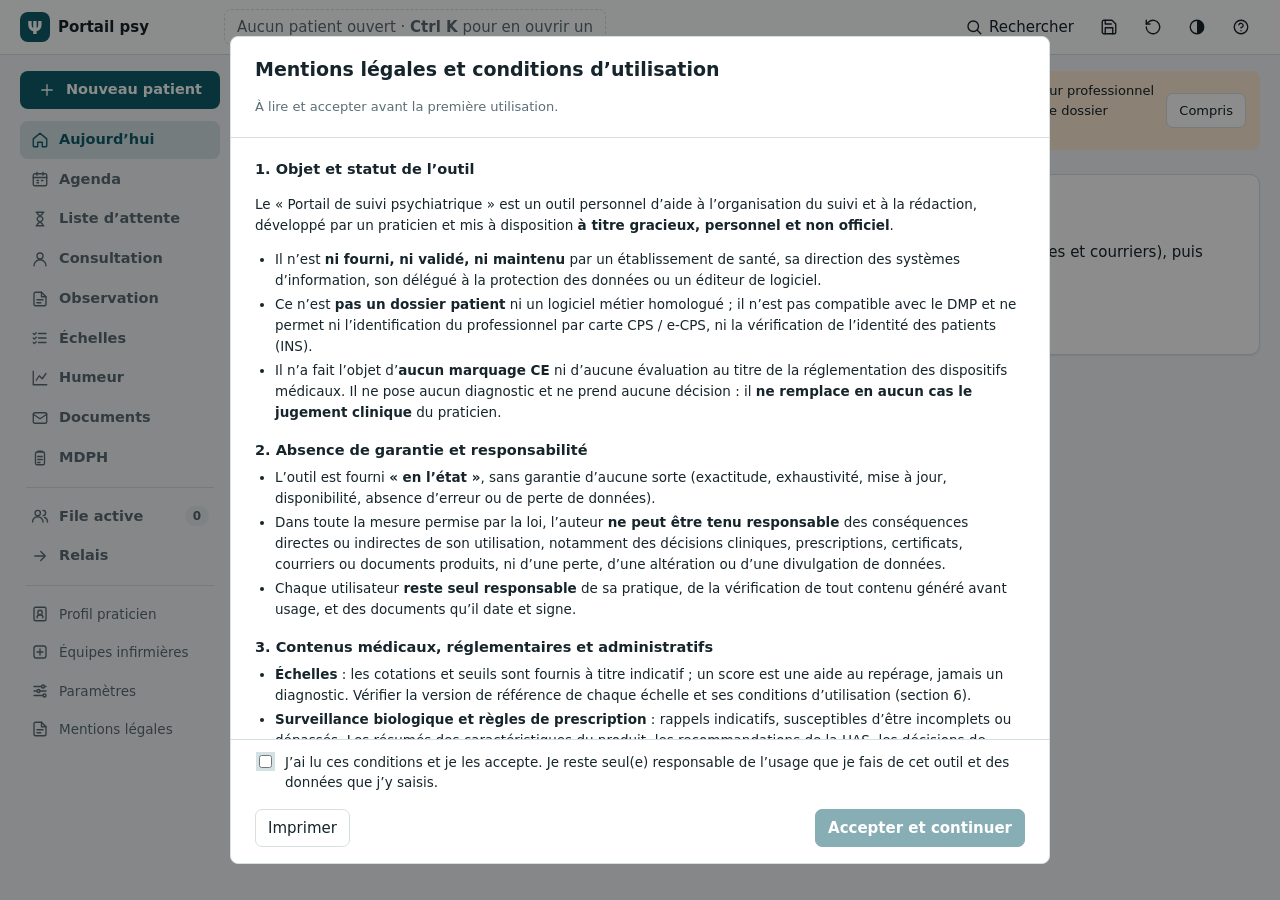
==== commit 067d7c16: "Add files via upload" ====
--- a/index.html
+++ b/index.html
@@ -49,6 +49,7 @@
       <button type="button" class="main nouveau-patient" id="btnNouveauGlobal"><span data-icone="plus"></span><span class="libelle-onglet">Nouveau patient</span></button>
       <button role="tab" id="ongletAccueil" aria-selected="false"><span data-icone="accueil"></span><span class="libelle-onglet">Aujourd’hui</span><span class="n" id="nbAccueil"></span></button>
       <button role="tab" id="ongletAgenda" aria-selected="false"><span data-icone="calendrier"></span><span class="libelle-onglet">Agenda</span></button>
+      <button role="tab" id="ongletAttente" aria-selected="false"><span data-icone="attente"></span><span class="libelle-onglet">Liste d’attente</span><span class="n" id="nbAttente"></span></button>
       <button role="tab" id="ongletConsultation" aria-selected="false"><span data-icone="consultation"></span><span class="libelle-onglet">Consultation</span></button>
       <button role="tab" id="ongletObservation" aria-selected="false"><span data-icone="note"></span><span class="libelle-onglet">Observation</span></button>
       <button role="tab" id="ongletEchelles" aria-selected="false"><span data-icone="echelle"></span><span class="libelle-onglet">Échelles</span></button>
@@ -69,6 +70,9 @@
     <!-- Compteurs (remplis par js/interface.js) -->
     <div class="stats" id="statistiques"></div>
 
+    <!-- Onglet relais : relais à faire / en cours (RDV fixé chez le receveur) / clos -->
+    <div class="segments phases-relais relais-seul" id="phasesRelais" role="tablist"></div>
+
     <!-- Barre d'outils : recherche, filtres, vues, import/export -->
     <div class="bar">
       <input type="search" id="recherche" placeholder="Rechercher (nom, diagnostic, synthèse…)" aria-label="Rechercher">
@@ -82,6 +86,7 @@
       </select>
       <select id="vue" aria-label="Affichage"></select>
 
+      <button type="button" class="relais-seul" id="btnImprimerRelais" title="Tableau synthétique des relais affichés (filtres appliqués), format paysage">Imprimer le tableau des relais</button>
       <button class="main" id="btnNouveau">+ Nouveau patient</button>
       <details class="menu-plus">
         <summary>Plus</summary>
@@ -143,6 +148,7 @@
     <!-- ===== Aujourd'hui : tableau de bord (js/accueil.js) ===== -->
     <section id="vueAccueil" hidden></section>
     <section id="vueAgenda" hidden></section>
+    <section id="vueAttente" hidden></section>
 
     <!-- ===== Consultation (js/consultation.js) ===== -->
     <section id="vueConsultation" hidden></section>
@@ -268,6 +274,9 @@
             <div><label for="statut">Statut du relais</label><select id="statut"></select></div>
             <div><label for="typeRelais">Type de relais</label><select id="typeRelais"></select></div>
             <div><label for="cmp" id="libelleCmp">Destinataire du relais</label><input id="cmp" list="listeCmp"></div>
+            <div><label for="relaisRdv">RDV fixé chez le receveur le</label><input id="relaisRdv" type="date"></div>
+            <div><label for="relaisRdvHeure">à</label><input id="relaisRdvHeure" type="time" step="300"></div>
+            <div class="full"><label for="relaisRdvNote">Précisions sur le RDV de relais</label><input id="relaisRdvNote" placeholder="ex. avec Dr X au CMP Nord ; courrier remis au patient"></div>
             <div id="zoneRelaisVers"><label for="relaisVers">Interne ou sénior</label><select id="relaisVers" title="Le patient peut-il être relayé à un interne ou doit-il l’être à un sénior ?"></select></div>
           </div>
         </div>
@@ -463,6 +472,7 @@
   <script src="js/ide.js"></script>
   <script src="js/consultation.js"></script>
   <script src="js/agenda.js"></script>
+  <script src="js/attente.js"></script>
   <script src="js/accueil.js"></script>
   <script src="js/demo.js"></script>
   <script src="js/sauvegarde.js"></script>
--- a/css/style.css
+++ b/css/style.css
@@ -799,9 +799,9 @@
 .impr-logo { max-width: 70mm; object-fit: contain; flex: none; }
 .impr-entete-texte { line-height: 1.4; }
 .impr-pied { border-top: 1px solid #999; padding-top: 4px; font-size: 9pt; line-height: 1.35; color: #333; text-align: center; font-family: inherit; }
-table.impr-page, table.impr-page td { border: 0 !important; padding: 0 !important; background: none !important; min-width: 0 !important; width: 100%; border-collapse: collapse; }
+table.impr-page, table.impr-page > * > tr > td { border: 0 !important; padding: 0 !important; background: none !important; min-width: 0 !important; width: 100%; border-collapse: collapse; }
 table.impr-page { table-layout: fixed; }
-table.impr-page thead td, table.impr-page tfoot td { height: auto; }
+table.impr-page > thead > tr > td, table.impr-page > tfoot > tr > td { height: auto; }
 .police-sans .ordo, .police-sans .impr-pied, .police-sans.ordo { font-family: "Inter", "Segoe UI", Arial, sans-serif; }
 .ordo h2 { margin: 6px 0 10px; }
 @media print {
@@ -924,3 +924,35 @@
 .cons-rdv { margin-top: 2px; }
 #fenetreRdv { width: min(640px, 96vw); }
 @media (max-width: 700px) { .agenda-titre { font-size: 15px; width: 100%; margin: 4px 0 0; } .agenda-nav { flex-wrap: wrap; } }
+
+/* Relais : à faire / en cours / clos */
+.phases-relais { margin: 0 0 10px; }
+.phases-relais button .n { font-size: 11.5px; opacity: .8; margin-left: 3px; }
+.phases-relais[hidden] { display: none; }
+.relais-rdv { font-size: 12px; color: var(--p3); margin-top: 2px; }
+.relais-rdv.passe { color: var(--p2); }
+
+/* Tableau des relais imprimé */
+.tableau-relais-impr { font-family: Arial, Helvetica, sans-serif; font-size: 8.5pt; line-height: 1.3; }
+.tableau-relais-impr table { width: 100%; min-width: 0; border-collapse: collapse; table-layout: fixed; }
+.tableau-relais-impr th, .tableau-relais-impr td { border: 1px solid #999 !important; padding: 3px 4px !important; vertical-align: top; text-align: left; word-wrap: break-word; }
+.tableau-relais-impr th { background: #eee !important; font-size: 8pt; }
+.tableau-relais-impr th:nth-child(1) { width: 7%; } .tableau-relais-impr th:nth-child(2) { width: 12%; } .tableau-relais-impr th:nth-child(3) { width: 13%; }
+.tableau-relais-impr th:nth-child(4) { width: 26%; } .tableau-relais-impr th:nth-child(5) { width: 17%; } .tableau-relais-impr th:nth-child(6) { width: 12%; } .tableau-relais-impr th:nth-child(7) { width: 13%; }
+.tableau-relais-impr tr { break-inside: avoid; }
+
+/* ---------- Liste d'attente ---------- */
+#vueAttente .bar { margin: 4px 0 10px; }
+#vueAttente .segments button .n { font-size: 11.5px; opacity: .8; margin-left: 3px; }
+.attente-demande { display: grid; grid-template-columns: 84px 1fr auto; gap: 12px; align-items: start; margin: 8px 0; padding: 12px 14px; }
+.attente-demande.retard { border-left: 4px solid var(--p1); }
+.attente-corps > div { margin: 1px 0; font-size: 13.5px; }
+.attente-prio { font-size: 12px; font-weight: 700; text-align: center; border-radius: 99px; padding: 3px 6px; }
+.attente-prio.p1 { background: var(--p1b); color: var(--p1); }
+.attente-prio.p2 { background: var(--p2b); color: var(--p2); }
+.attente-prio.p3 { background: var(--p3b); color: var(--p3); }
+.attente-actions { display: flex; flex-wrap: wrap; gap: 6px; justify-content: flex-end; align-items: center; max-width: 330px; }
+.etiquette-statut { font-size: 12px; color: var(--mute); border: 1px solid var(--line); border-radius: 99px; padding: 2px 9px; }
+.attente-rdv { color: #1d7a43; font-weight: 600; font-size: 13px; }
+#fenetreAttente { width: min(720px, 96vw); }
+@media (max-width: 800px) { .attente-demande { grid-template-columns: 1fr; } .attente-actions { justify-content: flex-start; max-width: none; } }
